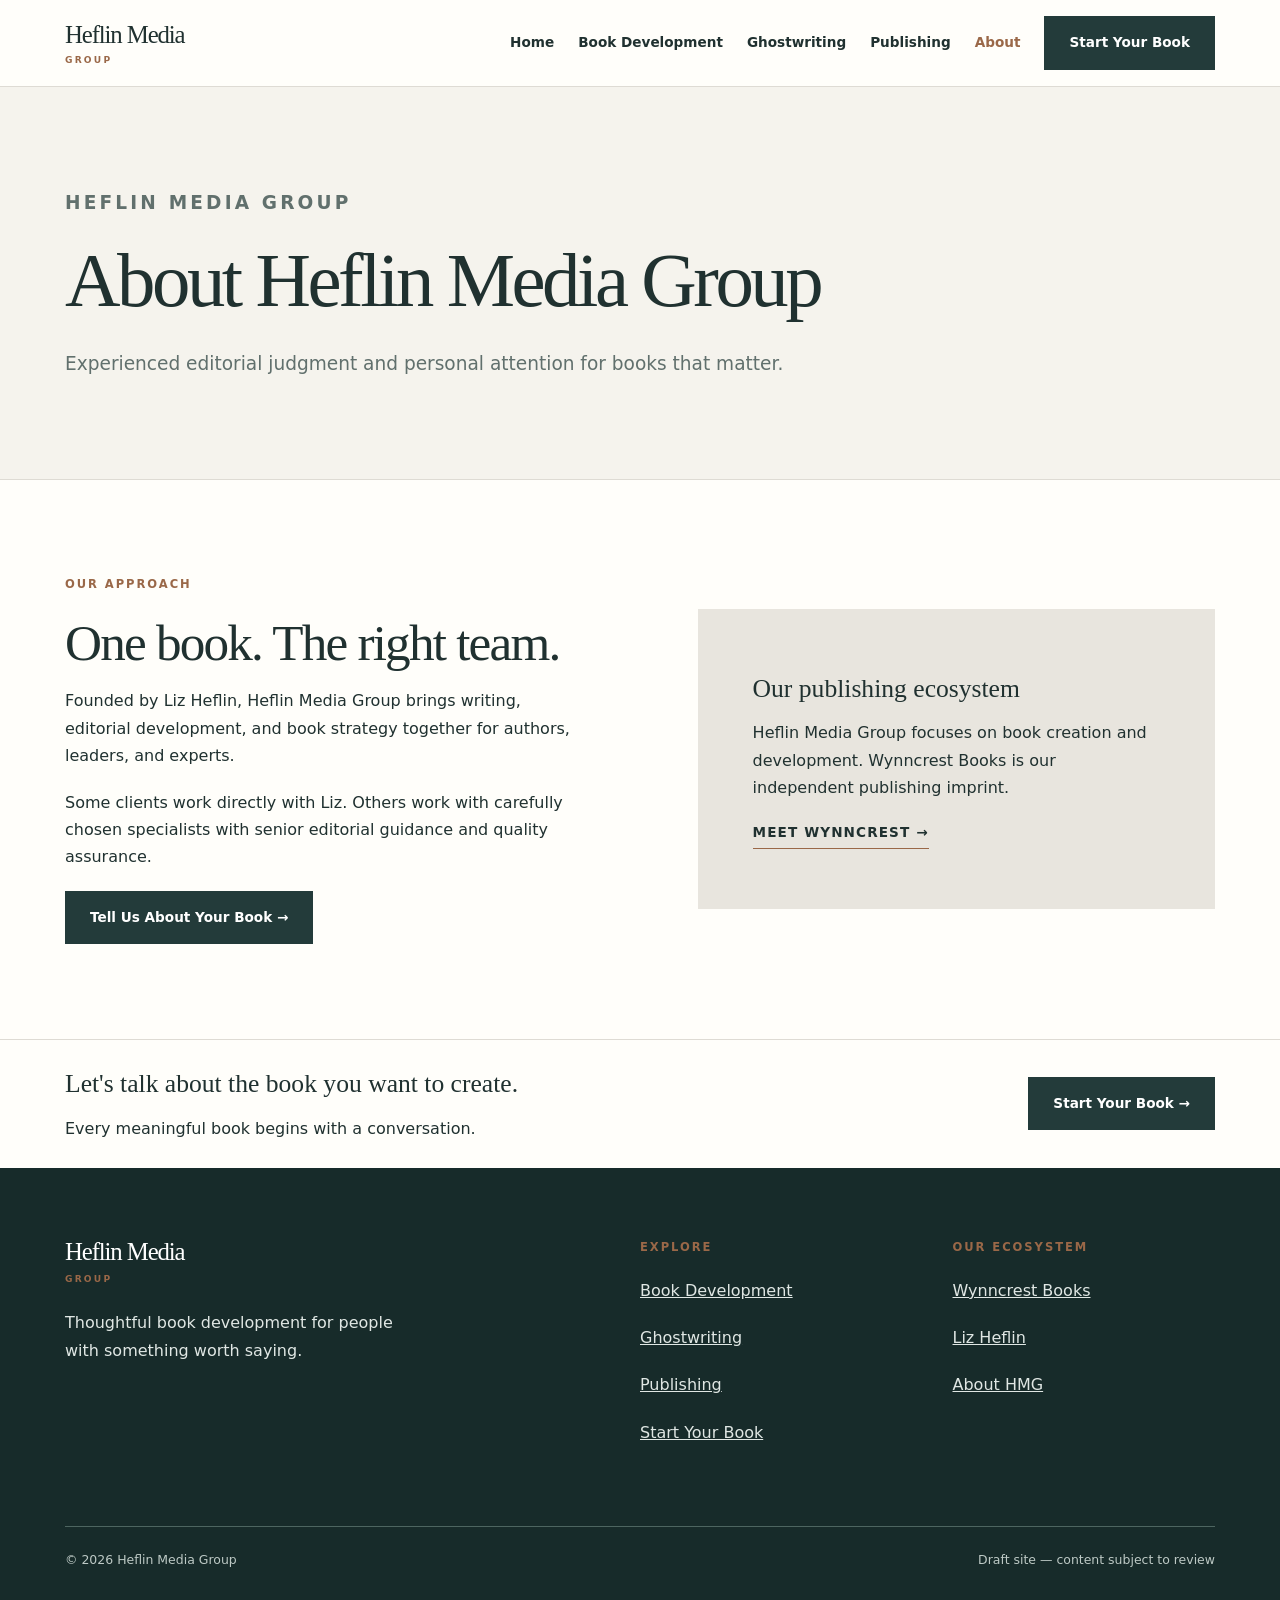
==== about.html @ 767b5ca3 "Add Heflin Media starter: about.html" ====
<!doctype html><html lang="en"><head><meta charset="utf-8"><meta name="viewport" content="width=device-width,initial-scale=1"><meta name="theme-color" content="#233b3a"><meta name="description" content="Premium book strategy, ghostwriting, and manuscript development for leaders and authors."><title>Heflin Media Group</title><link rel="stylesheet" href="assets/css/style.css"><script src="assets/js/site.js" defer></script></head><body data-page="about"></body></html>
---- assets/css/style.css ----
:root{--ink:#203130;--deep:#233b3a;--cream:#f5f3ed;--paper:#fffefa;--accent:#9a6848;--muted:#61706d;--line:#dedbd4}*{box-sizing:border-box}html{scroll-behavior:smooth}body{margin:0;background:var(--paper);color:var(--ink);font:16px/1.7 system-ui,-apple-system,Segoe UI,sans-serif}h1,h2,h3,.wordmark{font-family:Georgia,serif;font-weight:400;line-height:1.12}h1{font-size:clamp(3.3rem,6vw,6.5rem);letter-spacing:-.045em;margin:0 0 1.5rem}h2{font-size:clamp(2.2rem,4vw,4rem);letter-spacing:-.035em;margin:.2rem 0 1rem}h3{font-size:1.6rem;margin:.3rem 0 1rem}p{margin:0 0 1.25rem}a{color:inherit}a:hover{color:var(--accent)}.container{width:min(1150px,calc(100% - 48px));margin:auto}.narrow{max-width:800px}.eyebrow{text-transform:uppercase;letter-spacing:.17em;font-size:.72rem;font-weight:700;color:var(--accent);margin-bottom:1.2rem}.site-header{position:sticky;top:0;z-index:20;background:rgba(255,254,250,.97);border-bottom:1px solid var(--line)}.nav{display:flex;align-items:center;justify-content:space-between;gap:2rem;min-height:86px}.wordmark{font-size:1.55rem;text-decoration:none;white-space:nowrap;letter-spacing:-.045em}.wordmark span{display:block;font:600 .57rem/1.1 system-ui;letter-spacing:.24em;text-transform:uppercase;margin-top:6px;color:var(--accent)}.navlinks{display:flex;align-items:center;gap:1.5rem}.navlinks a{font-size:.85rem;text-decoration:none;font-weight:600}.navlinks a[aria-current=page]{color:var(--accent)}.button{display:inline-flex;align-items:center;justify-content:center;padding:14px 24px;background:var(--deep);color:white!important;text-decoration:none;font-weight:650;font-size:.85rem;border:1px solid var(--deep);transition:.2s}.button:hover{background:var(--accent);border-color:var(--accent)}.button.light{background:transparent;color:var(--ink)!important;border-color:#b6b9b3}.button.light:hover{background:var(--cream)}.menu-button{display:none;background:none;border:1px solid var(--line);padding:9px 12px;font:inherit}.hero{background:var(--cream);padding:115px 0;border-bottom:1px solid var(--line)}.hero-grid{display:grid;grid-template-columns:1.45fr .55fr;gap:8vw;align-items:center}.lede{font-size:1.2rem;color:#526260;max-width:680px}.hero-aside{border-left:1px solid #bdc2bb;padding-left:28px;font:italic 1.45rem/1.6 Georgia,serif;color:#516562}.buttonrow{display:flex;gap:12px;flex-wrap:wrap;margin-top:32px}.section{padding:95px 0}.section.alt{background:var(--cream)}.section.dark{background:var(--deep);color:white}.section.dark p{color:#d2ddda}.intro{max-width:745px;margin-bottom:48px}.intro p,.card p,.pagehero p{color:var(--muted)}.cards{display:grid;grid-template-columns:repeat(3,minmax(0,1fr));gap:20px}.card{border:1px solid var(--line);padding:34px;background:var(--paper);display:flex;flex-direction:column;min-height:290px}.card .index{font:600 .75rem system-ui;letter-spacing:.13em;color:var(--accent);margin-bottom:38px}.card p{flex:1}.textlink{font-size:.85rem;text-transform:uppercase;letter-spacing:.08em;font-weight:700;text-decoration:none;border-bottom:1px solid var(--accent);width:max-content;padding-bottom:4px}.split{display:grid;grid-template-columns:1fr 1fr;gap:9vw;align-items:center}.feature-panel{background:#e8e5de;padding:55px;min-height:300px;display:flex;flex-direction:column;justify-content:center}.feature-panel blockquote{font:italic 2rem/1.4 Georgia,serif;margin:0}.feature-panel small{display:block;margin-top:30px;letter-spacing:.08em;text-transform:uppercase}.footer{background:#172b2a;color:#e0e7e4;padding:70px 0 30px}.footer-grid{display:grid;grid-template-columns:2fr 1fr 1fr;gap:50px}.footer a{color:#e0e7e4}.footer .wordmark{color:white}.footer-bottom{border-top:1px solid #4d6560;margin-top:60px;padding-top:22px;display:flex;justify-content:space-between;color:#bdc9c5;font-size:.78rem}.pagehero{background:var(--cream);padding:100px 0 80px;border-bottom:1px solid var(--line)}.pagehero p{max-width:770px;font-size:1.16rem}.bullets{padding-left:1.1rem}.bullets li{padding:.3rem 0}.strip{border-top:1px solid var(--line);padding:26px 0}.strip .container{display:flex;align-items:center;justify-content:space-between;gap:20px}.fine{font-size:.85rem;color:var(--muted)}.form-grid{display:grid;grid-template-columns:1fr 1fr;gap:18px}.field{display:flex;flex-direction:column;gap:7px;font-weight:600;font-size:.85rem}.field.full{grid-column:1/-1}input,select,textarea{font:inherit;padding:13px;border:1px solid #b8c0bc;background:white;border-radius:0;width:100%}textarea{min-height:150px}.form-note{padding:25px;border-left:3px solid var(--accent);background:var(--cream)}@media(max-width:900px){.cards,.hero-grid,.split,.footer-grid{grid-template-columns:1fr}.hero-grid,.split,.footer-grid{gap:36px}.navlinks{position:absolute;display:none;flex-direction:column;align-items:stretch;top:85px;left:0;right:0;padding:25px 24px;background:var(--paper);border-bottom:1px solid var(--line)}.navlinks.is-open{display:flex}.menu-button{display:block}.hero{padding:85px 0}.section{padding:70px 0}}@media(max-width:560px){.container{width:calc(100% - 32px)}.nav{min-height:74px}.navlinks{top:73px}.wordmark{font-size:1.28rem}.pagehero{padding:65px 0}.form-grid{grid-template-columns:1fr}.footer-bottom,.strip .container{align-items:flex-start;flex-direction:column}.feature-panel{padding:30px;min-height:250px}}
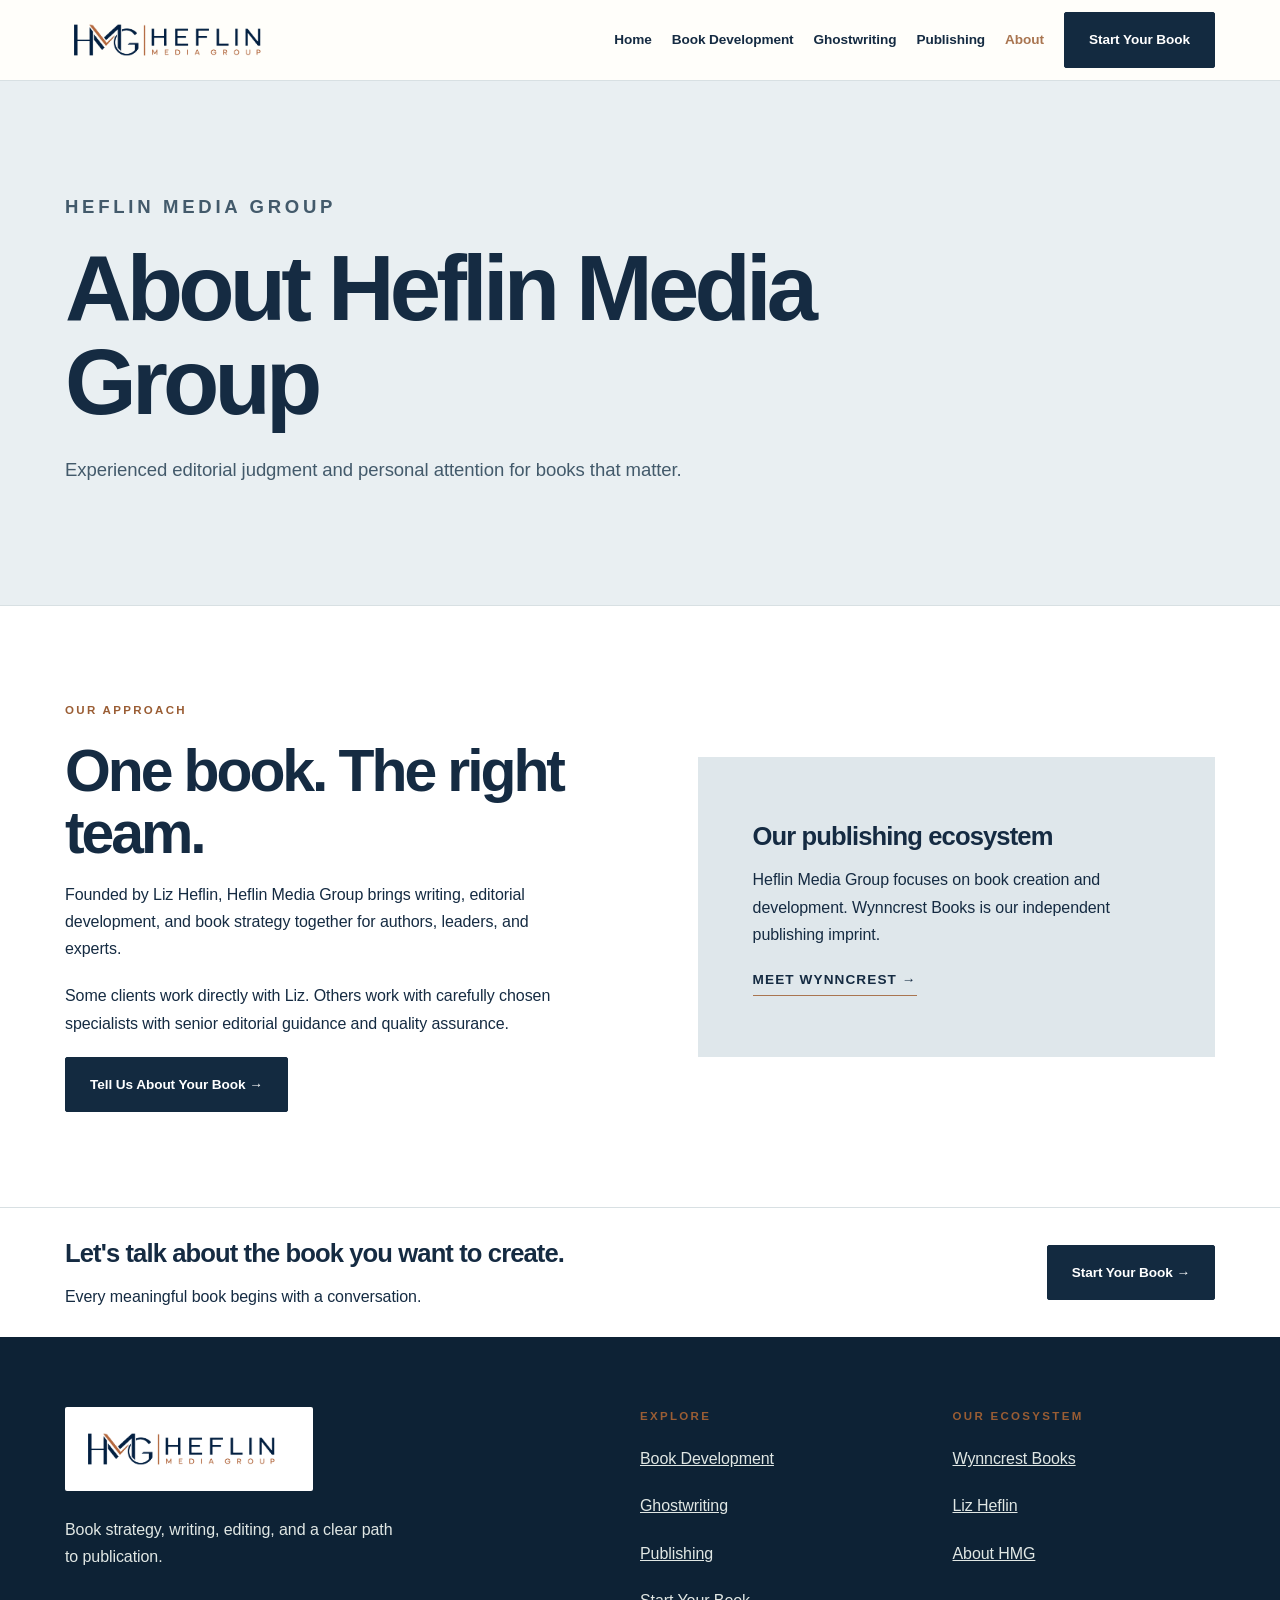
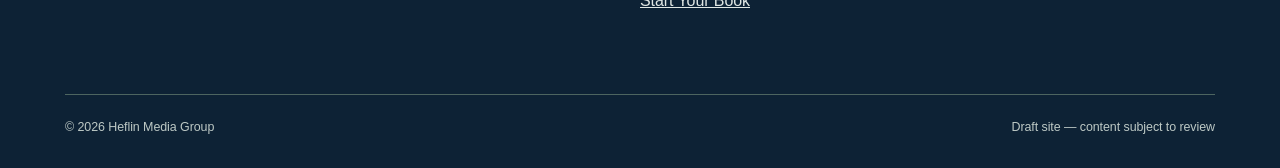
==== commit d674abd6: "Add crawlable HTML, page SEO metadata and organization schema" ====
--- a/about.html
+++ b/about.html
@@ -1 +1 @@
-<!doctype html><html lang="en"><head><meta charset="utf-8"><meta name="viewport" content="width=device-width,initial-scale=1"><meta name="theme-color" content="#233b3a"><meta name="description" content="Premium book strategy, ghostwriting, and manuscript development for leaders and authors."><title>Heflin Media Group</title><link rel="stylesheet" href="assets/css/style.css"><script src="assets/js/site.js" defer></script></head><body data-page="about"></body></html>+<!doctype html><html lang="en"><head><meta charset="utf-8"><meta name="viewport" content="width=device-width,initial-scale=1"><meta name="theme-color" content="#132a40"><meta name="robots" content="noindex,nofollow"><title>About Heflin Media Group & Liz Heflin</title><meta name="description" content="Meet Heflin Media Group, founded by Liz Heflin, and learn how its writers and editors support authors from strategy through manuscript completion."><link rel="canonical" href="https://heflinmedia.com/about.html"><meta property="og:type" content="website"><meta property="og:site_name" content="Heflin Media Group"><meta property="og:title" content="About Heflin Media Group & Liz Heflin"><meta property="og:description" content="Meet Heflin Media Group, founded by Liz Heflin, and learn how its writers and editors support authors from strategy through manuscript completion."><meta property="og:url" content="https://heflinmedia.com/about.html"><meta property="og:image" content="https://heflinmedia.com/images/hmg_logo.png"><meta name="twitter:card" content="summary"><script type="application/ld+json">{"@context":"https://schema.org","@graph":[{"@type":"Organization","@id":"https://heflinmedia.com/#organization","name":"Heflin Media Group","url":"https://heflinmedia.com/","logo":"https://heflinmedia.com/images/hmg_logo.png","founder":{"@type":"Person","name":"Liz Heflin"},"subOrganization":{"@type":"Organization","name":"Wynncrest Books","url":"https://wynncrestbooks.com/"}},{"@type":"WebPage","@id":"https://heflinmedia.com/about.html#webpage","url":"https://heflinmedia.com/about.html","name":"About Heflin Media Group & Liz Heflin","description":"Meet Heflin Media Group, founded by Liz Heflin, and learn how its writers and editors support authors from strategy through manuscript completion.","about":{"@id":"https://heflinmedia.com/#organization"},"isPartOf":{"@type":"WebSite","@id":"https://heflinmedia.com/#website","url":"https://heflinmedia.com/","name":"Heflin Media Group"}}]}</script><link rel="stylesheet" href="assets/css/style.css"><script src="assets/js/site.js" defer></script></head><body data-page="about"><header class="site-header"><div class="container nav"><a class="brand-logo" href="index.html" aria-label="Heflin Media Group home"><img src="images/hmg_logo.png" alt="Heflin Media Group" width="240" height="80"></a><nav class="navlinks" aria-label="Main navigation"><a href="index.html">Home</a><a href="book-development.html">Book Development</a><a href="ghostwriting.html">Ghostwriting</a><a href="publishing.html">Publishing</a><a href="about.html">About</a><a href="contact.html">Start Your Book</a></nav></div></header><main><section class="pagehero"><div class="container"><p class="eyebrow">Heflin Media Group</p><h1>About Heflin Media Group</h1><p>Experienced editorial judgment and personal attention for books that matter.</p></div></section><section class="section"><div class="container split"><div><p class="eyebrow">Our approach</p><h2>One book. The right team.</h2><p>Founded by Liz Heflin, Heflin Media Group brings writing, editorial development, and book strategy together for authors, leaders, and experts.</p><p>Some clients work directly with Liz. Others work with carefully chosen specialists with senior editorial guidance and quality assurance.</p><a class="button" href="contact.html">Tell Us About Your Book →</a></div><div class="feature-panel"><h3>Our publishing ecosystem</h3><p>Heflin Media Group focuses on book creation and development. Wynncrest Books is our independent publishing imprint.</p><a class="textlink" href="https://www.wynncrestbooks.com/">Meet Wynncrest →</a></div></div></section><section class="strip"><div class="container"><h3>Let's talk about the book you want to create.</h3><a href="contact.html" class="button">Start Your Book →</a></div></section></main><footer class="footer"><div class="container"><p>Heflin Media Group · Book strategy, writing, editing, and a clear path to publication.</p><p><a href="https://wynncrestbooks.com/">Wynncrest Books</a> · <a href="contact.html">Contact</a></p></div></footer></body></html>
--- a/assets/css/style.css
+++ b/assets/css/style.css
@@ -1 +1,46 @@
-:root{--ink:#203130;--deep:#233b3a;--cream:#f5f3ed;--paper:#fffefa;--accent:#9a6848;--muted:#61706d;--line:#dedbd4}*{box-sizing:border-box}html{scroll-behavior:smooth}body{margin:0;background:var(--paper);color:var(--ink);font:16px/1.7 system-ui,-apple-system,Segoe UI,sans-serif}h1,h2,h3,.wordmark{font-family:Georgia,serif;font-weight:400;line-height:1.12}h1{font-size:clamp(3.3rem,6vw,6.5rem);letter-spacing:-.045em;margin:0 0 1.5rem}h2{font-size:clamp(2.2rem,4vw,4rem);letter-spacing:-.035em;margin:.2rem 0 1rem}h3{font-size:1.6rem;margin:.3rem 0 1rem}p{margin:0 0 1.25rem}a{color:inherit}a:hover{color:var(--accent)}.container{width:min(1150px,calc(100% - 48px));margin:auto}.narrow{max-width:800px}.eyebrow{text-transform:uppercase;letter-spacing:.17em;font-size:.72rem;font-weight:700;color:var(--accent);margin-bottom:1.2rem}.site-header{position:sticky;top:0;z-index:20;background:rgba(255,254,250,.97);border-bottom:1px solid var(--line)}.nav{display:flex;align-items:center;justify-content:space-between;gap:2rem;min-height:86px}.wordmark{font-size:1.55rem;text-decoration:none;white-space:nowrap;letter-spacing:-.045em}.wordmark span{display:block;font:600 .57rem/1.1 system-ui;letter-spacing:.24em;text-transform:uppercase;margin-top:6px;color:var(--accent)}.navlinks{display:flex;align-items:center;gap:1.5rem}.navlinks a{font-size:.85rem;text-decoration:none;font-weight:600}.navlinks a[aria-current=page]{color:var(--accent)}.button{display:inline-flex;align-items:center;justify-content:center;padding:14px 24px;background:var(--deep);color:white!important;text-decoration:none;font-weight:650;font-size:.85rem;border:1px solid var(--deep);transition:.2s}.button:hover{background:var(--accent);border-color:var(--accent)}.button.light{background:transparent;color:var(--ink)!important;border-color:#b6b9b3}.button.light:hover{background:var(--cream)}.menu-button{display:none;background:none;border:1px solid var(--line);padding:9px 12px;font:inherit}.hero{background:var(--cream);padding:115px 0;border-bottom:1px solid var(--line)}.hero-grid{display:grid;grid-template-columns:1.45fr .55fr;gap:8vw;align-items:center}.lede{font-size:1.2rem;color:#526260;max-width:680px}.hero-aside{border-left:1px solid #bdc2bb;padding-left:28px;font:italic 1.45rem/1.6 Georgia,serif;color:#516562}.buttonrow{display:flex;gap:12px;flex-wrap:wrap;margin-top:32px}.section{padding:95px 0}.section.alt{background:var(--cream)}.section.dark{background:var(--deep);color:white}.section.dark p{color:#d2ddda}.intro{max-width:745px;margin-bottom:48px}.intro p,.card p,.pagehero p{color:var(--muted)}.cards{display:grid;grid-template-columns:repeat(3,minmax(0,1fr));gap:20px}.card{border:1px solid var(--line);padding:34px;background:var(--paper);display:flex;flex-direction:column;min-height:290px}.card .index{font:600 .75rem system-ui;letter-spacing:.13em;color:var(--accent);margin-bottom:38px}.card p{flex:1}.textlink{font-size:.85rem;text-transform:uppercase;letter-spacing:.08em;font-weight:700;text-decoration:none;border-bottom:1px solid var(--accent);width:max-content;padding-bottom:4px}.split{display:grid;grid-template-columns:1fr 1fr;gap:9vw;align-items:center}.feature-panel{background:#e8e5de;padding:55px;min-height:300px;display:flex;flex-direction:column;justify-content:center}.feature-panel blockquote{font:italic 2rem/1.4 Georgia,serif;margin:0}.feature-panel small{display:block;margin-top:30px;letter-spacing:.08em;text-transform:uppercase}.footer{background:#172b2a;color:#e0e7e4;padding:70px 0 30px}.footer-grid{display:grid;grid-template-columns:2fr 1fr 1fr;gap:50px}.footer a{color:#e0e7e4}.footer .wordmark{color:white}.footer-bottom{border-top:1px solid #4d6560;margin-top:60px;padding-top:22px;display:flex;justify-content:space-between;color:#bdc9c5;font-size:.78rem}.pagehero{background:var(--cream);padding:100px 0 80px;border-bottom:1px solid var(--line)}.pagehero p{max-width:770px;font-size:1.16rem}.bullets{padding-left:1.1rem}.bullets li{padding:.3rem 0}.strip{border-top:1px solid var(--line);padding:26px 0}.strip .container{display:flex;align-items:center;justify-content:space-between;gap:20px}.fine{font-size:.85rem;color:var(--muted)}.form-grid{display:grid;grid-template-columns:1fr 1fr;gap:18px}.field{display:flex;flex-direction:column;gap:7px;font-weight:600;font-size:.85rem}.field.full{grid-column:1/-1}input,select,textarea{font:inherit;padding:13px;border:1px solid #b8c0bc;background:white;border-radius:0;width:100%}textarea{min-height:150px}.form-note{padding:25px;border-left:3px solid var(--accent);background:var(--cream)}@media(max-width:900px){.cards,.hero-grid,.split,.footer-grid{grid-template-columns:1fr}.hero-grid,.split,.footer-grid{gap:36px}.navlinks{position:absolute;display:none;flex-direction:column;align-items:stretch;top:85px;left:0;right:0;padding:25px 24px;background:var(--paper);border-bottom:1px solid var(--line)}.navlinks.is-open{display:flex}.menu-button{display:block}.hero{padding:85px 0}.section{padding:70px 0}}@media(max-width:560px){.container{width:calc(100% - 32px)}.nav{min-height:74px}.navlinks{top:73px}.wordmark{font-size:1.28rem}.pagehero{padding:65px 0}.form-grid{grid-template-columns:1fr}.footer-bottom,.strip .container{align-items:flex-start;flex-direction:column}.feature-panel{padding:30px;min-height:250px}}+:root{--ink:#203130;--deep:#233b3a;--cream:#f5f3ed;--paper:#fffefa;--accent:#9a6848;--muted:#61706d;--line:#dedbd4}*{box-sizing:border-box}html{scroll-behavior:smooth}body{margin:0;background:var(--paper);color:var(--ink);font:16px/1.7 system-ui,-apple-system,Segoe UI,sans-serif}h1,h2,h3,.wordmark{font-family:Georgia,serif;font-weight:400;line-height:1.12}h1{font-size:clamp(3.3rem,6vw,6.5rem);letter-spacing:-.045em;margin:0 0 1.5rem}h2{font-size:clamp(2.2rem,4vw,4rem);letter-spacing:-.035em;margin:.2rem 0 1rem}h3{font-size:1.6rem;margin:.3rem 0 1rem}p{margin:0 0 1.25rem}a{color:inherit}a:hover{color:var(--accent)}.container{width:min(1150px,calc(100% - 48px));margin:auto}.narrow{max-width:800px}.eyebrow{text-transform:uppercase;letter-spacing:.17em;font-size:.72rem;font-weight:700;color:var(--accent);margin-bottom:1.2rem}.site-header{position:sticky;top:0;z-index:20;background:rgba(255,254,250,.97);border-bottom:1px solid var(--line)}.nav{display:flex;align-items:center;justify-content:space-between;gap:2rem;min-height:86px}.wordmark{font-size:1.55rem;text-decoration:none;white-space:nowrap;letter-spacing:-.045em}.wordmark span{display:block;font:600 .57rem/1.1 system-ui;letter-spacing:.24em;text-transform:uppercase;margin-top:6px;color:var(--accent)}.navlinks{display:flex;align-items:center;gap:1.5rem}.navlinks a{font-size:.85rem;text-decoration:none;font-weight:600}.navlinks a[aria-current=page]{color:var(--accent)}.button{display:inline-flex;align-items:center;justify-content:center;padding:14px 24px;background:var(--deep);color:white!important;text-decoration:none;font-weight:650;font-size:.85rem;border:1px solid var(--deep);transition:.2s}.button:hover{background:var(--accent);border-color:var(--accent)}.button.light{background:transparent;color:var(--ink)!important;border-color:#b6b9b3}.button.light:hover{background:var(--cream)}.menu-button{display:none;background:none;border:1px solid var(--line);padding:9px 12px;font:inherit}.hero{background:var(--cream);padding:115px 0;border-bottom:1px solid var(--line)}.hero-grid{display:grid;grid-template-columns:1.45fr .55fr;gap:8vw;align-items:center}.lede{font-size:1.2rem;color:#526260;max-width:680px}.hero-aside{border-left:1px solid #bdc2bb;padding-left:28px;font:italic 1.45rem/1.6 Georgia,serif;color:#516562}.buttonrow{display:flex;gap:12px;flex-wrap:wrap;margin-top:32px}.section{padding:95px 0}.section.alt{background:var(--cream)}.section.dark{background:var(--deep);color:white}.section.dark p{color:#d2ddda}.intro{max-width:745px;margin-bottom:48px}.intro p,.card p,.pagehero p{color:var(--muted)}.cards{display:grid;grid-template-columns:repeat(3,minmax(0,1fr));gap:20px}.card{border:1px solid var(--line);padding:34px;background:var(--paper);display:flex;flex-direction:column;min-height:290px}.card .index{font:600 .75rem system-ui;letter-spacing:.13em;color:var(--accent);margin-bottom:38px}.card p{flex:1}.textlink{font-size:.85rem;text-transform:uppercase;letter-spacing:.08em;font-weight:700;text-decoration:none;border-bottom:1px solid var(--accent);width:max-content;padding-bottom:4px}.split{display:grid;grid-template-columns:1fr 1fr;gap:9vw;align-items:center}.feature-panel{background:#e8e5de;padding:55px;min-height:300px;display:flex;flex-direction:column;justify-content:center}.feature-panel blockquote{font:italic 2rem/1.4 Georgia,serif;margin:0}.feature-panel small{display:block;margin-top:30px;letter-spacing:.08em;text-transform:uppercase}.footer{background:#172b2a;color:#e0e7e4;padding:70px 0 30px}.footer-grid{display:grid;grid-template-columns:2fr 1fr 1fr;gap:50px}.footer a{color:#e0e7e4}.footer .wordmark{color:white}.footer-bottom{border-top:1px solid #4d6560;margin-top:60px;padding-top:22px;display:flex;justify-content:space-between;color:#bdc9c5;font-size:.78rem}.pagehero{background:var(--cream);padding:100px 0 80px;border-bottom:1px solid var(--line)}.pagehero p{max-width:770px;font-size:1.16rem}.bullets{padding-left:1.1rem}.bullets li{padding:.3rem 0}.strip{border-top:1px solid var(--line);padding:26px 0}.strip .container{display:flex;align-items:center;justify-content:space-between;gap:20px}.fine{font-size:.85rem;color:var(--muted)}.form-grid{display:grid;grid-template-columns:1fr 1fr;gap:18px}.field{display:flex;flex-direction:column;gap:7px;font-weight:600;font-size:.85rem}.field.full{grid-column:1/-1}input,select,textarea{font:inherit;padding:13px;border:1px solid #b8c0bc;background:white;border-radius:0;width:100%}textarea{min-height:150px}.form-note{padding:25px;border-left:3px solid var(--accent);background:var(--cream)}@media(max-width:900px){.cards,.hero-grid,.split,.footer-grid{grid-template-columns:1fr}.hero-grid,.split,.footer-grid{gap:36px}.navlinks{position:absolute;display:none;flex-direction:column;align-items:stretch;top:85px;left:0;right:0;padding:25px 24px;background:var(--paper);border-bottom:1px solid var(--line)}.navlinks.is-open{display:flex}.menu-button{display:block}.hero{padding:85px 0}.section{padding:70px 0}}@media(max-width:560px){.container{width:calc(100% - 32px)}.nav{min-height:74px}.navlinks{top:73px}.wordmark{font-size:1.28rem}.pagehero{padding:65px 0}.form-grid{grid-template-columns:1fr}.footer-bottom,.strip .container{align-items:flex-start;flex-direction:column}.feature-panel{padding:30px;min-height:250px}}
+/* Agency identity v2: HMG is intentionally distinct from the Wynncrest imprint. */
+:root{--ink:#152b42;--deep:#132a40;--cream:#f0f3f4;--paper:#fff;--accent:#a97550;--muted:#576773;--line:#d8e0e3}
+body{font-family:Arial,Helvetica,sans-serif;letter-spacing:-.005em}
+h1,h2,h3,.wordmark{font-family:Arial,Helvetica,sans-serif;font-weight:600;letter-spacing:-.052em}
+h1{font-size:clamp(3.6rem,7.2vw,7.2rem);line-height:1.02;max-width:860px}
+h2{font-size:clamp(2.3rem,4.6vw,4.7rem);line-height:1.06}
+h3{letter-spacing:-.035em}
+.wordmark{font-size:1.42rem;font-weight:850;letter-spacing:-.07em}
+.wordmark span{font-family:Arial,Helvetica,sans-serif;font-size:.59rem;letter-spacing:.20em}
+.eyebrow{color:#9a5d34;letter-spacing:.2em}
+.nav{min-height:80px}.navlinks{gap:1.25rem}.navlinks a{font-weight:650}
+.button{font-weight:700;background:var(--deep);border-radius:2px;padding:15px 24px}.button:hover{background:#31536e;border-color:#31536e}
+.agency-hero{background:#e9eff2;position:relative;overflow:hidden;padding:135px 0}
+.agency-hero:before{content:"";position:absolute;width:47vw;height:47vw;border:1px solid rgba(20,43,66,.10);border-radius:50%;right:-15vw;top:-13vw}
+.agency-hero:after{content:"";position:absolute;width:35vw;height:35vw;border:1px solid rgba(20,43,66,.14);border-radius:50%;right:-8vw;top:-8vw}
+.agency-hero .container{position:relative;z-index:1}
+.hero-grid{grid-template-columns:minmax(0,1.65fr) minmax(235px,.55fr);gap:6vw}
+.hero-aside{border:0;background:var(--deep);color:white;min-height:400px;padding:35px;display:flex;flex-direction:column;align-items:flex-start;justify-content:center;gap:9px;box-shadow:20px 20px 0 #bccbd3;font-family:Arial,Helvetica,sans-serif;font-style:normal}
+.diagram-label{font:700 .68rem Arial,sans-serif;letter-spacing:.18em;color:#b4cbd6;margin-bottom:25px}
+.hero-aside .journey-line{font-size:clamp(1.25rem,2vw,2rem);font-weight:750;letter-spacing:-.04em}
+.hero-aside .last{color:#e4bb8f}
+.hero-aside em{font-style:normal;font-size:1.25rem;color:#8aa7b6}
+.lede{color:#435a6b;font-size:1.16rem;line-height:1.8;max-width:700px}
+.card{border-color:#dbe3e8;box-shadow:0 6px 18px rgba(19,42,64,.03);min-height:310px}
+.card .index{color:#a06c48}
+.services-section .cards .card:hover{border-color:#9fb1bc;transform:translateY(-3px);transition:.2s}
+.feature-panel{background:#dfe7eb}.feature-panel blockquote{font:600 1.9rem/1.45 Arial,sans-serif;letter-spacing:-.045em}
+.section.dark{background:#142d43}.publishing-bridge .feature-panel{background:#fff;color:#183246!important;min-height:330px}
+.publishing-bridge .feature-panel p{color:#576773}
+.publishing-bridge .feature-panel h2{font-family:Georgia,serif;font-weight:400;letter-spacing:-.05em}
+.publishing-bridge .feature-panel .textlink{color:#173047}
+.button-inverse{background:#fff!important;color:#173047!important;border-color:#fff!important}
+.pagehero{background:#e9eff2;padding:110px 0 100px}
+.pagehero h1{max-width:850px}.pagehero p{color:#435a6b}
+.footer{background:#0d2235}
+@media(max-width:900px){.agency-hero{padding:85px 0}.hero-grid{grid-template-columns:1fr}.hero-aside{min-height:240px;max-width:480px;box-shadow:12px 12px 0 #bccbd3}.navlinks{background:white}}
+@media(max-width:560px){h1{font-size:clamp(3.05rem,12vw,4.5rem)}.agency-hero{padding:75px 0}.hero-aside{padding:27px}.hero-aside .diagram-label{margin-bottom:10px}.nav{min-height:74px}}
+
+/* HMG brand asset in the global navigation and footer */
+.brand-logo{display:inline-flex;align-items:center;justify-content:flex-start;flex:none;text-decoration:none;line-height:0}
+.brand-logo img{display:block;width:230px;height:auto;max-height:68px;object-fit:contain;object-position:left center}
+.brand-logo-footer{background:#fff;padding:8px 14px;width:max-content;max-width:100%;border-radius:2px}
+.brand-logo-footer img{width:220px;max-width:100%}
+@media(max-width:1020px){.brand-logo img{width:195px;max-height:62px}.navlinks{gap:.85rem}.navlinks a{font-size:.8rem}}
+@media(max-width:560px){.brand-logo img{width:173px;max-height:58px}.brand-logo-footer img{width:200px}}
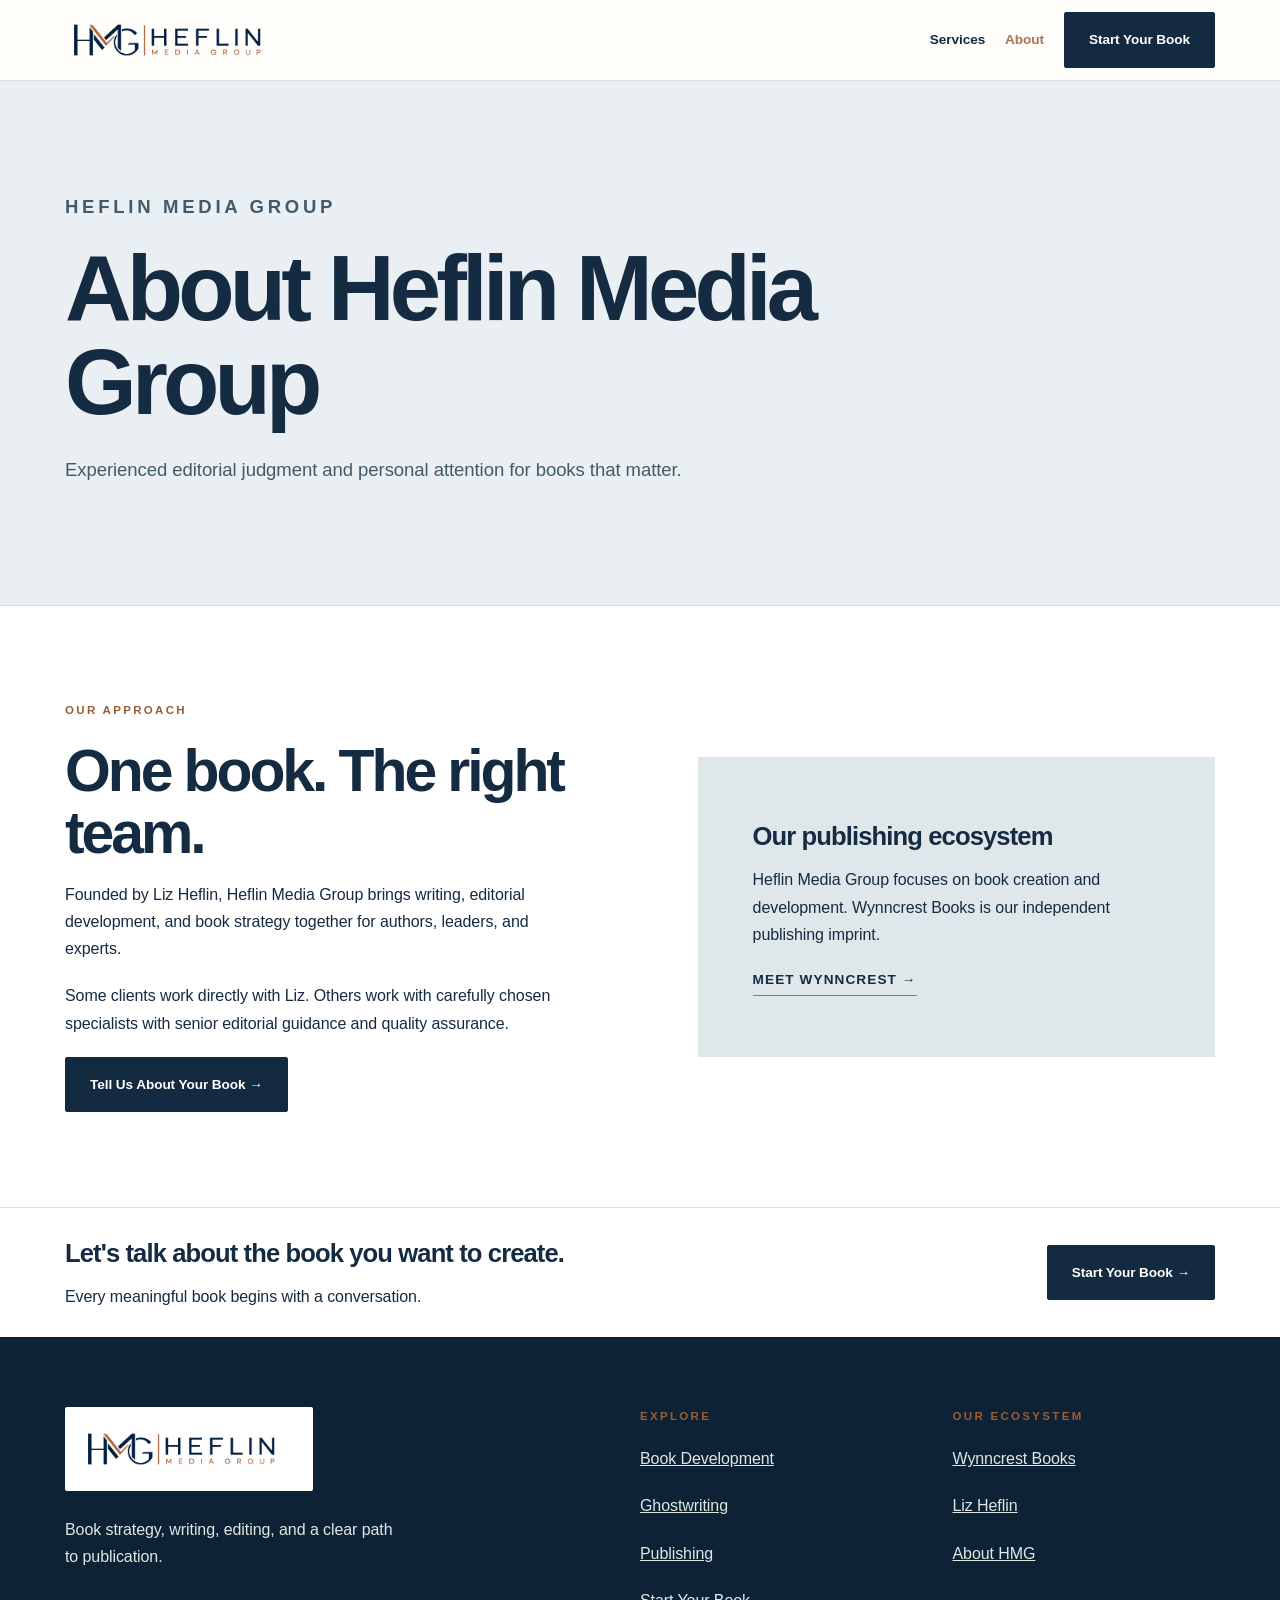
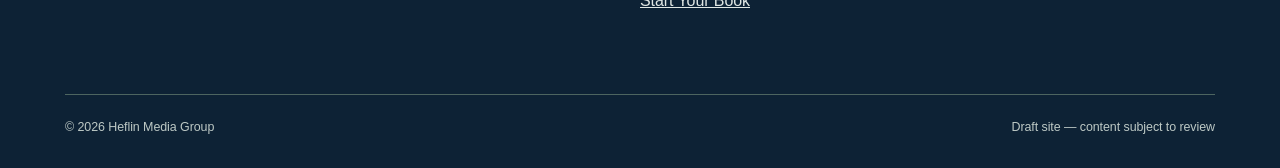
==== commit 0e345708: "Enable search indexing for HMG production launch" ====
--- a/about.html
+++ b/about.html
@@ -1 +1 @@
-<!doctype html><html lang="en"><head><meta charset="utf-8"><meta name="viewport" content="width=device-width,initial-scale=1"><meta name="theme-color" content="#132a40"><meta name="robots" content="noindex,nofollow"><title>About Heflin Media Group & Liz Heflin</title><meta name="description" content="Meet Heflin Media Group, founded by Liz Heflin, and learn how its writers and editors support authors from strategy through manuscript completion."><link rel="canonical" href="https://heflinmedia.com/about.html"><meta property="og:type" content="website"><meta property="og:site_name" content="Heflin Media Group"><meta property="og:title" content="About Heflin Media Group & Liz Heflin"><meta property="og:description" content="Meet Heflin Media Group, founded by Liz Heflin, and learn how its writers and editors support authors from strategy through manuscript completion."><meta property="og:url" content="https://heflinmedia.com/about.html"><meta property="og:image" content="https://heflinmedia.com/images/hmg_logo.png"><meta name="twitter:card" content="summary"><script type="application/ld+json">{"@context":"https://schema.org","@graph":[{"@type":"Organization","@id":"https://heflinmedia.com/#organization","name":"Heflin Media Group","url":"https://heflinmedia.com/","logo":"https://heflinmedia.com/images/hmg_logo.png","founder":{"@type":"Person","name":"Liz Heflin"},"subOrganization":{"@type":"Organization","name":"Wynncrest Books","url":"https://wynncrestbooks.com/"}},{"@type":"WebPage","@id":"https://heflinmedia.com/about.html#webpage","url":"https://heflinmedia.com/about.html","name":"About Heflin Media Group & Liz Heflin","description":"Meet Heflin Media Group, founded by Liz Heflin, and learn how its writers and editors support authors from strategy through manuscript completion.","about":{"@id":"https://heflinmedia.com/#organization"},"isPartOf":{"@type":"WebSite","@id":"https://heflinmedia.com/#website","url":"https://heflinmedia.com/","name":"Heflin Media Group"}}]}</script><link rel="stylesheet" href="assets/css/style.css"><script src="assets/js/site.js" defer></script></head><body data-page="about"><header class="site-header"><div class="container nav"><a class="brand-logo" href="index.html" aria-label="Heflin Media Group home"><img src="images/hmg_logo.png" alt="Heflin Media Group" width="240" height="80"></a><nav class="navlinks" aria-label="Main navigation"><a href="index.html">Home</a><a href="book-development.html">Book Development</a><a href="ghostwriting.html">Ghostwriting</a><a href="publishing.html">Publishing</a><a href="about.html">About</a><a href="contact.html">Start Your Book</a></nav></div></header><main><section class="pagehero"><div class="container"><p class="eyebrow">Heflin Media Group</p><h1>About Heflin Media Group</h1><p>Experienced editorial judgment and personal attention for books that matter.</p></div></section><section class="section"><div class="container split"><div><p class="eyebrow">Our approach</p><h2>One book. The right team.</h2><p>Founded by Liz Heflin, Heflin Media Group brings writing, editorial development, and book strategy together for authors, leaders, and experts.</p><p>Some clients work directly with Liz. Others work with carefully chosen specialists with senior editorial guidance and quality assurance.</p><a class="button" href="contact.html">Tell Us About Your Book →</a></div><div class="feature-panel"><h3>Our publishing ecosystem</h3><p>Heflin Media Group focuses on book creation and development. Wynncrest Books is our independent publishing imprint.</p><a class="textlink" href="https://www.wynncrestbooks.com/">Meet Wynncrest →</a></div></div></section><section class="strip"><div class="container"><h3>Let's talk about the book you want to create.</h3><a href="contact.html" class="button">Start Your Book →</a></div></section></main><footer class="footer"><div class="container"><p>Heflin Media Group · Book strategy, writing, editing, and a clear path to publication.</p><p><a href="https://wynncrestbooks.com/">Wynncrest Books</a> · <a href="contact.html">Contact</a></p></div></footer></body></html>+<!doctype html><html lang="en"><head><meta charset="utf-8"><meta name="viewport" content="width=device-width,initial-scale=1"><meta name="theme-color" content="#132a40"><meta name="robots" content="index,follow,max-image-preview:large"><title>About Heflin Media Group & Liz Heflin</title><meta name="description" content="Meet Heflin Media Group, founded by Liz Heflin, and learn how its writers and editors support authors from strategy through manuscript completion."><link rel="canonical" href="https://heflinmedia.com/about.html"><meta property="og:type" content="website"><meta property="og:site_name" content="Heflin Media Group"><meta property="og:title" content="About Heflin Media Group & Liz Heflin"><meta property="og:description" content="Meet Heflin Media Group, founded by Liz Heflin, and learn how its writers and editors support authors from strategy through manuscript completion."><meta property="og:url" content="https://heflinmedia.com/about.html"><meta property="og:image" content="https://heflinmedia.com/images/hmg_logo.png"><meta name="twitter:card" content="summary"><script type="application/ld+json">{"@context":"https://schema.org","@graph":[{"@type":"Organization","@id":"https://heflinmedia.com/#organization","name":"Heflin Media Group","url":"https://heflinmedia.com/","logo":"https://heflinmedia.com/images/hmg_logo.png","founder":{"@type":"Person","name":"Liz Heflin"},"subOrganization":{"@type":"Organization","name":"Wynncrest Books","url":"https://wynncrestbooks.com/"}},{"@type":"WebPage","@id":"https://heflinmedia.com/about.html#webpage","url":"https://heflinmedia.com/about.html","name":"About Heflin Media Group & Liz Heflin","description":"Meet Heflin Media Group, founded by Liz Heflin, and learn how its writers and editors support authors from strategy through manuscript completion.","about":{"@id":"https://heflinmedia.com/#organization"},"isPartOf":{"@type":"WebSite","@id":"https://heflinmedia.com/#website","url":"https://heflinmedia.com/","name":"Heflin Media Group"}}]}</script><link rel="stylesheet" href="assets/css/style.css"><script src="assets/js/site.js" defer></script></head><body data-page="about"><header class="site-header"><div class="container nav"><a class="brand-logo" href="index.html" aria-label="Heflin Media Group home"><img src="images/hmg_logo.png" alt="Heflin Media Group" width="240" height="80"></a><nav class="navlinks" aria-label="Main navigation"><a href="index.html">Home</a><a href="book-development.html">Book Development</a><a href="ghostwriting.html">Ghostwriting</a><a href="publishing.html">Publishing</a><a href="about.html">About</a><a href="contact.html">Start Your Book</a></nav></div></header><main><section class="pagehero"><div class="container"><p class="eyebrow">Heflin Media Group</p><h1>About Heflin Media Group</h1><p>Experienced editorial judgment and personal attention for books that matter.</p></div></section><section class="section"><div class="container split"><div><p class="eyebrow">Our approach</p><h2>One book. The right team.</h2><p>Founded by Liz Heflin, Heflin Media Group brings writing, editorial development, and book strategy together for authors, leaders, and experts.</p><p>Some clients work directly with Liz. Others work with carefully chosen specialists with senior editorial guidance and quality assurance.</p><a class="button" href="contact.html">Tell Us About Your Book →</a></div><div class="feature-panel"><h3>Our publishing ecosystem</h3><p>Heflin Media Group focuses on book creation and development. Wynncrest Books is our independent publishing imprint.</p><a class="textlink" href="https://www.wynncrestbooks.com/">Meet Wynncrest →</a></div></div></section><section class="strip"><div class="container"><h3>Let's talk about the book you want to create.</h3><a href="contact.html" class="button">Start Your Book →</a></div></section></main><footer class="footer"><div class="container"><p>Heflin Media Group · Book strategy, writing, editing, and a clear path to publication.</p><p><a href="https://wynncrestbooks.com/">Wynncrest Books</a> · <a href="contact.html">Contact</a></p></div></footer></body></html>
--- a/assets/css/style.css
+++ b/assets/css/style.css
@@ -44,3 +44,15 @@
 .brand-logo-footer img{width:220px;max-width:100%}
 @media(max-width:1020px){.brand-logo img{width:195px;max-height:62px}.navlinks{gap:.85rem}.navlinks a{font-size:.8rem}}
 @media(max-width:560px){.brand-logo img{width:173px;max-height:58px}.brand-logo-footer img{width:200px}}
+
+/* Shared Airtable inquiry form */
+.hmg-inquiry-embed{width:100%;border:1px solid var(--line);background:#fff;min-height:535px;overflow:hidden}
+.hmg-airtable-form{display:block;width:100%;height:560px;border:0;background:transparent}
+@media(max-width:640px){.hmg-airtable-form{height:650px}}
+
+/* Publishing imprint card: high-contrast, readable on navy section */
+.publishing-bridge .wynncrest-panel{background:#f7f5ee!important;color:#173047!important;border:1px solid #e0ddd2}
+.publishing-bridge .wynncrest-panel .eyebrow{color:#82512c!important}
+.publishing-bridge .wynncrest-panel h2{color:#173047!important}
+.publishing-bridge .wynncrest-panel p{color:#394e5a!important}
+.publishing-bridge .wynncrest-panel .textlink{color:#173047!important;border-bottom-color:#a97550!important}
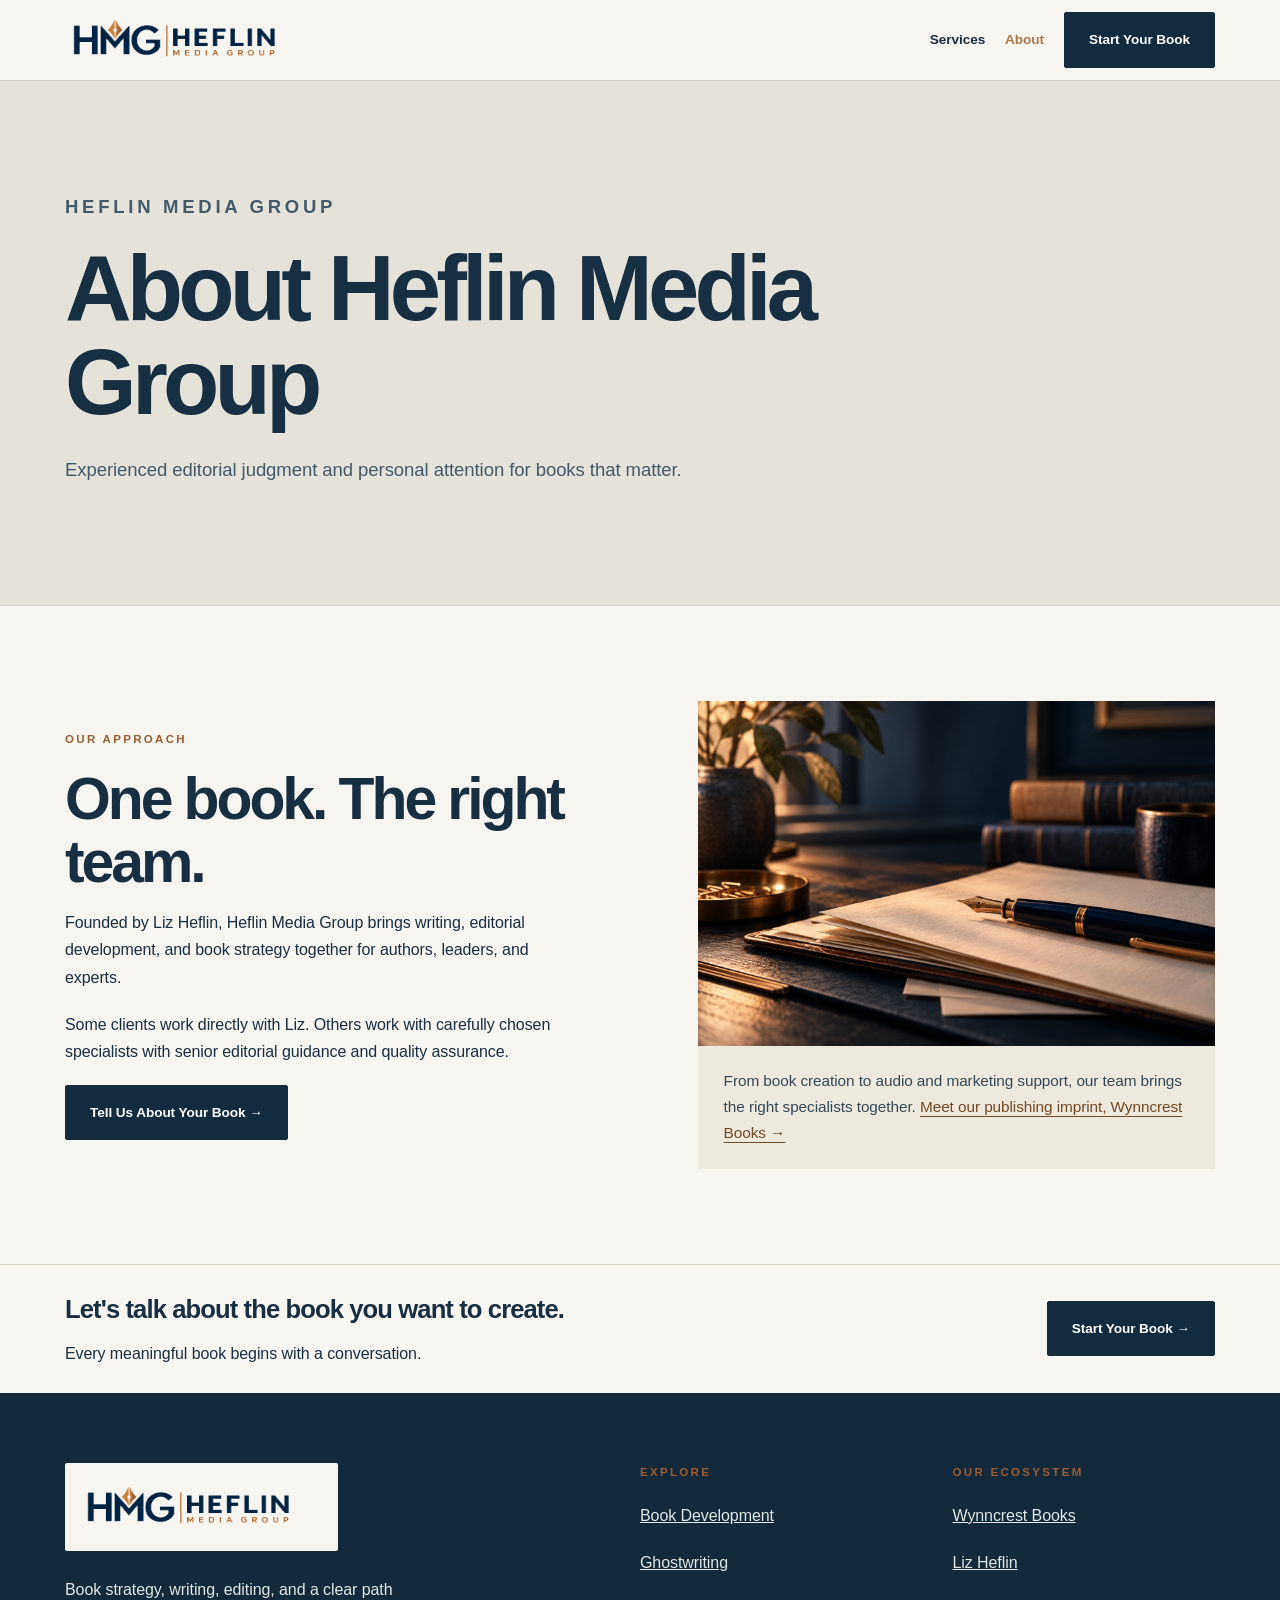
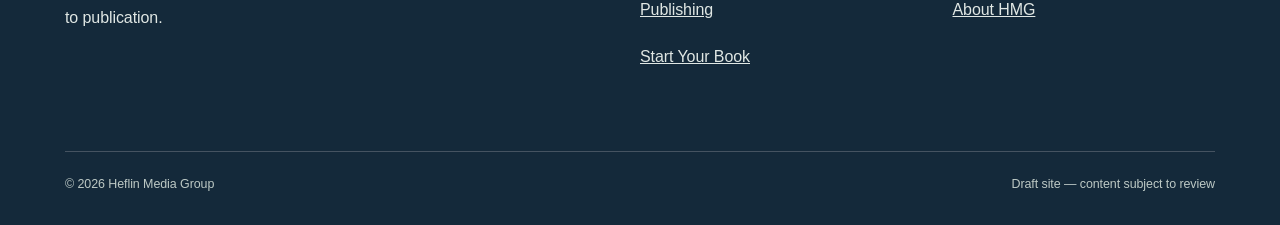
==== commit c497cb1d: "Refresh HMG branding with new logo, favicon and warm editorial images" ====
--- a/about.html
+++ b/about.html
@@ -1 +1 @@
-<!doctype html><html lang="en"><head><meta charset="utf-8"><meta name="viewport" content="width=device-width,initial-scale=1"><meta name="theme-color" content="#132a40"><meta name="robots" content="index,follow,max-image-preview:large"><title>About Heflin Media Group & Liz Heflin</title><meta name="description" content="Meet Heflin Media Group, founded by Liz Heflin, and learn how its writers and editors support authors from strategy through manuscript completion."><link rel="canonical" href="https://heflinmedia.com/about.html"><meta property="og:type" content="website"><meta property="og:site_name" content="Heflin Media Group"><meta property="og:title" content="About Heflin Media Group & Liz Heflin"><meta property="og:description" content="Meet Heflin Media Group, founded by Liz Heflin, and learn how its writers and editors support authors from strategy through manuscript completion."><meta property="og:url" content="https://heflinmedia.com/about.html"><meta property="og:image" content="https://heflinmedia.com/images/hmg_logo.png"><meta name="twitter:card" content="summary"><script type="application/ld+json">{"@context":"https://schema.org","@graph":[{"@type":"Organization","@id":"https://heflinmedia.com/#organization","name":"Heflin Media Group","url":"https://heflinmedia.com/","logo":"https://heflinmedia.com/images/hmg_logo.png","founder":{"@type":"Person","name":"Liz Heflin"},"subOrganization":{"@type":"Organization","name":"Wynncrest Books","url":"https://wynncrestbooks.com/"}},{"@type":"WebPage","@id":"https://heflinmedia.com/about.html#webpage","url":"https://heflinmedia.com/about.html","name":"About Heflin Media Group & Liz Heflin","description":"Meet Heflin Media Group, founded by Liz Heflin, and learn how its writers and editors support authors from strategy through manuscript completion.","about":{"@id":"https://heflinmedia.com/#organization"},"isPartOf":{"@type":"WebSite","@id":"https://heflinmedia.com/#website","url":"https://heflinmedia.com/","name":"Heflin Media Group"}}]}</script><link rel="stylesheet" href="assets/css/style.css"><script src="assets/js/site.js" defer></script></head><body data-page="about"><header class="site-header"><div class="container nav"><a class="brand-logo" href="index.html" aria-label="Heflin Media Group home"><img src="images/hmg_logo.png" alt="Heflin Media Group" width="240" height="80"></a><nav class="navlinks" aria-label="Main navigation"><a href="index.html">Home</a><a href="book-development.html">Book Development</a><a href="ghostwriting.html">Ghostwriting</a><a href="publishing.html">Publishing</a><a href="about.html">About</a><a href="contact.html">Start Your Book</a></nav></div></header><main><section class="pagehero"><div class="container"><p class="eyebrow">Heflin Media Group</p><h1>About Heflin Media Group</h1><p>Experienced editorial judgment and personal attention for books that matter.</p></div></section><section class="section"><div class="container split"><div><p class="eyebrow">Our approach</p><h2>One book. The right team.</h2><p>Founded by Liz Heflin, Heflin Media Group brings writing, editorial development, and book strategy together for authors, leaders, and experts.</p><p>Some clients work directly with Liz. Others work with carefully chosen specialists with senior editorial guidance and quality assurance.</p><a class="button" href="contact.html">Tell Us About Your Book →</a></div><div class="feature-panel"><h3>Our publishing ecosystem</h3><p>Heflin Media Group focuses on book creation and development. Wynncrest Books is our independent publishing imprint.</p><a class="textlink" href="https://www.wynncrestbooks.com/">Meet Wynncrest →</a></div></div></section><section class="strip"><div class="container"><h3>Let's talk about the book you want to create.</h3><a href="contact.html" class="button">Start Your Book →</a></div></section></main><footer class="footer"><div class="container"><p>Heflin Media Group · Book strategy, writing, editing, and a clear path to publication.</p><p><a href="https://wynncrestbooks.com/">Wynncrest Books</a> · <a href="contact.html">Contact</a></p></div></footer></body></html>+<!doctype html><html lang="en"><head><meta charset="utf-8"><meta name="viewport" content="width=device-width,initial-scale=1"><meta name="theme-color" content="#132a40"><meta name="robots" content="index,follow,max-image-preview:large"><title>About Heflin Media Group & Liz Heflin</title><meta name="description" content="Meet Heflin Media Group, founded by Liz Heflin, and learn how its writers and editors support authors from strategy through manuscript completion."><link rel="canonical" href="https://heflinmedia.com/about.html"><meta property="og:type" content="website"><meta property="og:site_name" content="Heflin Media Group"><meta property="og:title" content="About Heflin Media Group & Liz Heflin"><meta property="og:description" content="Meet Heflin Media Group, founded by Liz Heflin, and learn how its writers and editors support authors from strategy through manuscript completion."><meta property="og:url" content="https://heflinmedia.com/about.html"><meta property="og:image" content="https://heflinmedia.com/images/hmg-web.png"><meta name="twitter:card" content="summary"><script type="application/ld+json">{"@context":"https://schema.org","@graph":[{"@type":"Organization","@id":"https://heflinmedia.com/#organization","name":"Heflin Media Group","url":"https://heflinmedia.com/","logo":"https://heflinmedia.com/images/hmg-web.png","founder":{"@type":"Person","name":"Liz Heflin"},"subOrganization":{"@type":"Organization","name":"Wynncrest Books","url":"https://wynncrestbooks.com/"}},{"@type":"WebPage","@id":"https://heflinmedia.com/about.html#webpage","url":"https://heflinmedia.com/about.html","name":"About Heflin Media Group & Liz Heflin","description":"Meet Heflin Media Group, founded by Liz Heflin, and learn how its writers and editors support authors from strategy through manuscript completion.","about":{"@id":"https://heflinmedia.com/#organization"},"isPartOf":{"@type":"WebSite","@id":"https://heflinmedia.com/#website","url":"https://heflinmedia.com/","name":"Heflin Media Group"}}]}</script><link rel="stylesheet" href="assets/css/style.css"><script src="assets/js/site.js" defer></script><link rel="icon" type="image/png" href="images/hmg-icon.png"><link rel="apple-touch-icon" href="images/hmg-icon.png"></head><body data-page="about"><header class="site-header"><div class="container nav"><a class="brand-logo" href="index.html" aria-label="Heflin Media Group home"><img src="images/hmg-web.png" alt="Heflin Media Group" width="240" height="80"></a><nav class="navlinks" aria-label="Main navigation"><a href="index.html">Home</a><a href="book-development.html">Book Development</a><a href="ghostwriting.html">Ghostwriting</a><a href="publishing.html">Publishing</a><a href="about.html">About</a><a href="contact.html">Start Your Book</a></nav></div></header><main><section class="pagehero"><div class="container"><p class="eyebrow">Heflin Media Group</p><h1>About Heflin Media Group</h1><p>Experienced editorial judgment and personal attention for books that matter.</p></div></section><section class="section"><div class="container split"><div><p class="eyebrow">Our approach</p><h2>One book. The right team.</h2><p>Founded by Liz Heflin, Heflin Media Group brings writing, editorial development, and book strategy together for authors, leaders, and experts.</p><p>Some clients work directly with Liz. Others work with carefully chosen specialists with senior editorial guidance and quality assurance.</p><a class="button" href="contact.html">Tell Us About Your Book →</a></div><div class="about-visual"><img src="images/image-3.png" alt="Writing and audio production equipment beside manuscripts and books" loading="lazy"><p>From book creation to audio and marketing support, our team brings the right specialists together. <a href="https://www.wynncrestbooks.com/">Meet our publishing imprint, Wynncrest Books →</a></p></div></div></section><section class="strip"><div class="container"><h3>Let's talk about the book you want to create.</h3><a href="contact.html" class="button">Start Your Book →</a></div></section></main><footer class="footer"><div class="container"><p>Heflin Media Group · Book strategy, writing, editing, and a clear path to publication.</p><p><a href="https://wynncrestbooks.com/">Wynncrest Books</a> · <a href="contact.html">Contact</a></p></div></footer></body></html>
--- a/assets/css/style.css
+++ b/assets/css/style.css
@@ -56,3 +56,27 @@
 .publishing-bridge .wynncrest-panel h2{color:#173047!important}
 .publishing-bridge .wynncrest-panel p{color:#394e5a!important}
 .publishing-bridge .wynncrest-panel .textlink{color:#173047!important;border-bottom-color:#a97550!important}
+
+/* Warm editorial refresh — HMG, October 2026 */
+:root{--ink:#182e41;--deep:#142b3e;--cream:#e8e5dd;--paper:#f7f5f0;--accent:#ab784d;--muted:#50606a;--line:#d5d0c6}
+body{background:var(--paper);color:var(--ink)}
+.site-header{background:rgba(247,245,240,.98)}
+.agency-hero,.pagehero{background:#e5e2da}
+.agency-hero:before,.agency-hero:after{border-color:rgba(112,84,62,.14)}
+.section.alt{background:#ebe8e1}
+.card{background:#faf9f5;border-color:#dbd6cc;box-shadow:0 12px 35px rgba(27,36,43,.045)}
+.card:hover{box-shadow:0 18px 40px rgba(27,36,43,.085)}
+.hero-aside{background:#182e41;box-shadow:17px 17px 0 #c8b9a5}
+.section.dark,.footer{background:#14293a}
+.feature-panel{background:#e0dbd1}
+.footer-bottom{border-color:#455361}
+.editorial-photo{margin:0;min-height:340px;overflow:hidden;background:#263445;box-shadow:16px 16px 0 #d6c6b1}
+.editorial-photo img{display:block;width:100%;height:100%;min-height:340px;max-height:520px;object-fit:cover}
+.about-visual{background:#eee9df}
+.about-visual img{display:block;width:100%;height:auto;aspect-ratio:3/2;object-fit:cover}
+.about-visual p{padding:22px 26px;margin:0;font-size:.96rem;color:#344954}
+.about-visual a{color:#704925;text-underline-offset:4px}
+.brand-logo img{width:245px;max-height:72px}
+.brand-logo-footer{background:#f7f5f0}
+@media(max-width:900px){.editorial-photo{box-shadow:10px 10px 0 #d6c6b1}.brand-logo img{width:200px;max-height:62px}}
+@media(max-width:560px){.brand-logo img{width:178px;max-height:56px}.editorial-photo,.editorial-photo img{min-height:245px}}
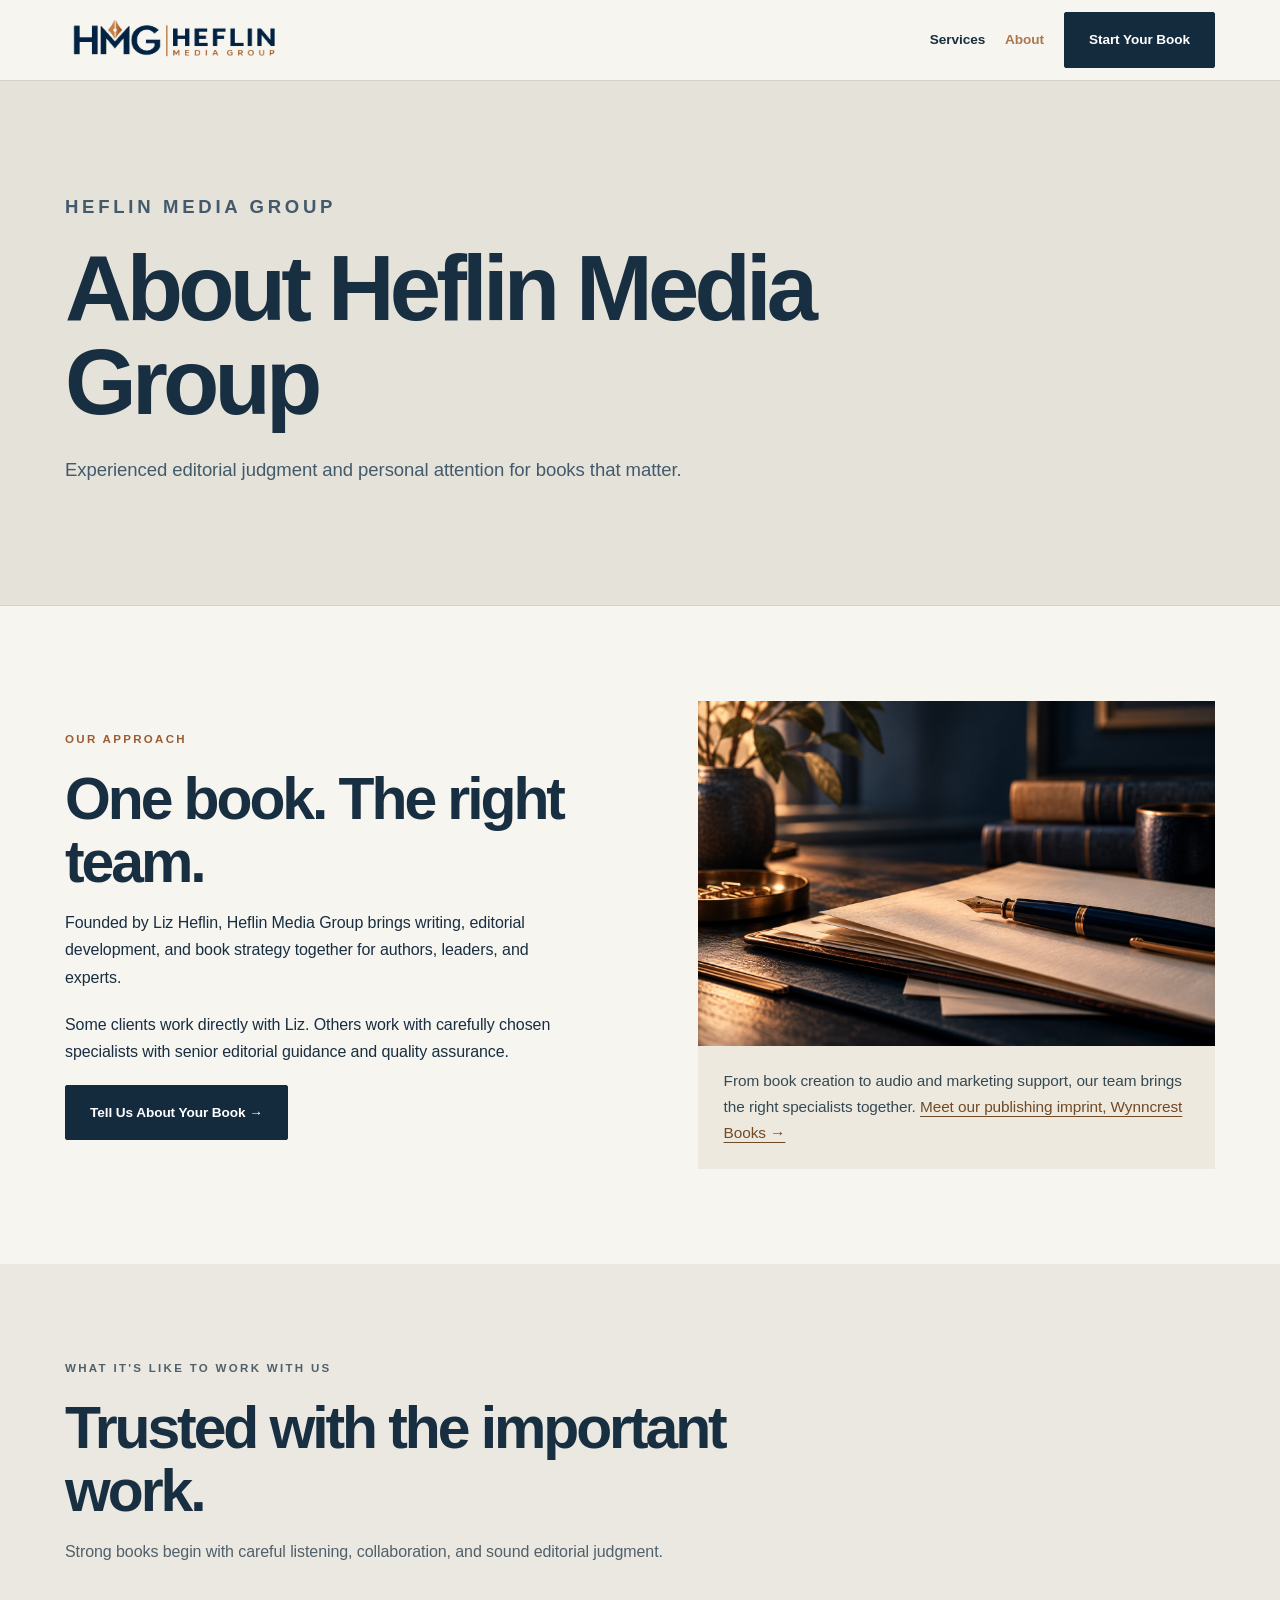
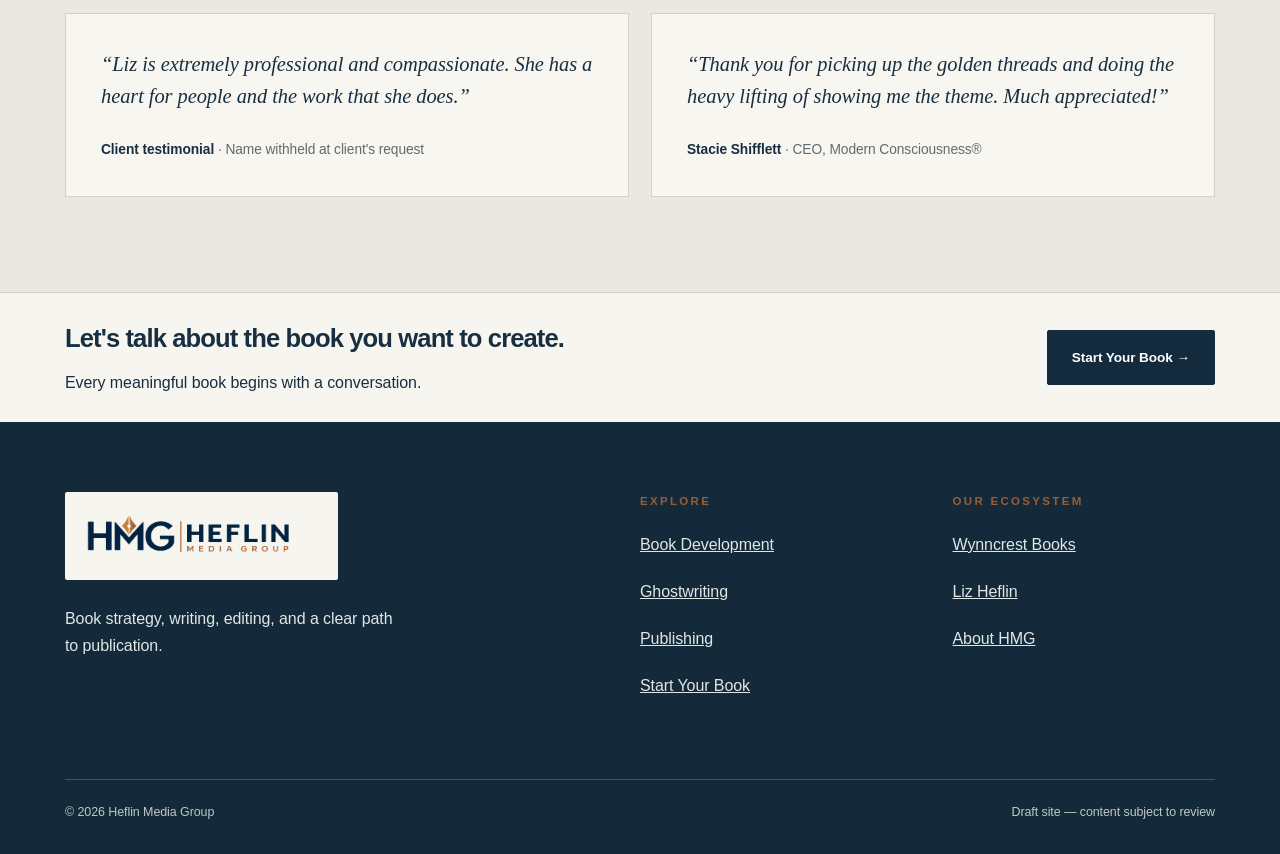
==== commit 8adb5449: "Use consistently attributed client testimonials on About page" ====
--- a/about.html
+++ b/about.html
@@ -1 +1 @@
-<!doctype html><html lang="en"><head><meta charset="utf-8"><meta name="viewport" content="width=device-width,initial-scale=1"><meta name="theme-color" content="#132a40"><meta name="robots" content="index,follow,max-image-preview:large"><title>About Heflin Media Group & Liz Heflin</title><meta name="description" content="Meet Heflin Media Group, founded by Liz Heflin, and learn how its writers and editors support authors from strategy through manuscript completion."><link rel="canonical" href="https://heflinmedia.com/about.html"><meta property="og:type" content="website"><meta property="og:site_name" content="Heflin Media Group"><meta property="og:title" content="About Heflin Media Group & Liz Heflin"><meta property="og:description" content="Meet Heflin Media Group, founded by Liz Heflin, and learn how its writers and editors support authors from strategy through manuscript completion."><meta property="og:url" content="https://heflinmedia.com/about.html"><meta property="og:image" content="https://heflinmedia.com/images/hmg-web.png"><meta name="twitter:card" content="summary"><script type="application/ld+json">{"@context":"https://schema.org","@graph":[{"@type":"Organization","@id":"https://heflinmedia.com/#organization","name":"Heflin Media Group","url":"https://heflinmedia.com/","logo":"https://heflinmedia.com/images/hmg-web.png","founder":{"@type":"Person","name":"Liz Heflin"},"subOrganization":{"@type":"Organization","name":"Wynncrest Books","url":"https://wynncrestbooks.com/"}},{"@type":"WebPage","@id":"https://heflinmedia.com/about.html#webpage","url":"https://heflinmedia.com/about.html","name":"About Heflin Media Group & Liz Heflin","description":"Meet Heflin Media Group, founded by Liz Heflin, and learn how its writers and editors support authors from strategy through manuscript completion.","about":{"@id":"https://heflinmedia.com/#organization"},"isPartOf":{"@type":"WebSite","@id":"https://heflinmedia.com/#website","url":"https://heflinmedia.com/","name":"Heflin Media Group"}}]}</script><link rel="stylesheet" href="assets/css/style.css"><script src="assets/js/site.js" defer></script><link rel="icon" type="image/png" href="images/hmg-icon.png"><link rel="apple-touch-icon" href="images/hmg-icon.png"></head><body data-page="about"><header class="site-header"><div class="container nav"><a class="brand-logo" href="index.html" aria-label="Heflin Media Group home"><img src="images/hmg-web.png" alt="Heflin Media Group" width="240" height="80"></a><nav class="navlinks" aria-label="Main navigation"><a href="index.html">Home</a><a href="book-development.html">Book Development</a><a href="ghostwriting.html">Ghostwriting</a><a href="publishing.html">Publishing</a><a href="about.html">About</a><a href="contact.html">Start Your Book</a></nav></div></header><main><section class="pagehero"><div class="container"><p class="eyebrow">Heflin Media Group</p><h1>About Heflin Media Group</h1><p>Experienced editorial judgment and personal attention for books that matter.</p></div></section><section class="section"><div class="container split"><div><p class="eyebrow">Our approach</p><h2>One book. The right team.</h2><p>Founded by Liz Heflin, Heflin Media Group brings writing, editorial development, and book strategy together for authors, leaders, and experts.</p><p>Some clients work directly with Liz. Others work with carefully chosen specialists with senior editorial guidance and quality assurance.</p><a class="button" href="contact.html">Tell Us About Your Book →</a></div><div class="about-visual"><img src="images/image-3.png" alt="Writing and audio production equipment beside manuscripts and books" loading="lazy"><p>From book creation to audio and marketing support, our team brings the right specialists together. <a href="https://www.wynncrestbooks.com/">Meet our publishing imprint, Wynncrest Books →</a></p></div></div></section><section class="strip"><div class="container"><h3>Let's talk about the book you want to create.</h3><a href="contact.html" class="button">Start Your Book →</a></div></section></main><footer class="footer"><div class="container"><p>Heflin Media Group · Book strategy, writing, editing, and a clear path to publication.</p><p><a href="https://wynncrestbooks.com/">Wynncrest Books</a> · <a href="contact.html">Contact</a></p></div></footer></body></html>+<!doctype html><html lang="en"><head><meta charset="utf-8"><meta name="viewport" content="width=device-width,initial-scale=1"><meta name="theme-color" content="#132a40"><meta name="robots" content="index,follow,max-image-preview:large"><title>About Heflin Media Group & Liz Heflin</title><meta name="description" content="Meet Heflin Media Group, founded by Liz Heflin, and learn how its writers and editors support authors from strategy through manuscript completion."><link rel="canonical" href="https://heflinmedia.com/about.html"><meta property="og:type" content="website"><meta property="og:site_name" content="Heflin Media Group"><meta property="og:title" content="About Heflin Media Group & Liz Heflin"><meta property="og:description" content="Meet Heflin Media Group, founded by Liz Heflin, and learn how its writers and editors support authors from strategy through manuscript completion."><meta property="og:url" content="https://heflinmedia.com/about.html"><meta property="og:image" content="https://heflinmedia.com/images/hmg-web.png"><meta name="twitter:card" content="summary"><script type="application/ld+json">{"@context":"https://schema.org","@graph":[{"@type":"Organization","@id":"https://heflinmedia.com/#organization","name":"Heflin Media Group","url":"https://heflinmedia.com/","logo":"https://heflinmedia.com/images/hmg-web.png","founder":{"@type":"Person","name":"Liz Heflin"},"subOrganization":{"@type":"Organization","name":"Wynncrest Books","url":"https://wynncrestbooks.com/"}},{"@type":"WebPage","@id":"https://heflinmedia.com/about.html#webpage","url":"https://heflinmedia.com/about.html","name":"About Heflin Media Group & Liz Heflin","description":"Meet Heflin Media Group, founded by Liz Heflin, and learn how its writers and editors support authors from strategy through manuscript completion.","about":{"@id":"https://heflinmedia.com/#organization"},"isPartOf":{"@type":"WebSite","@id":"https://heflinmedia.com/#website","url":"https://heflinmedia.com/","name":"Heflin Media Group"}}]}</script><link rel="stylesheet" href="assets/css/style.css"><script src="assets/js/site.js" defer></script><link rel="icon" type="image/png" href="images/hmg-icon.png"><link rel="apple-touch-icon" href="images/hmg-icon.png"></head><body data-page="about"><header class="site-header"><div class="container nav"><a class="brand-logo" href="index.html" aria-label="Heflin Media Group home"><img src="images/hmg-web.png" alt="Heflin Media Group" width="240" height="80"></a><nav class="navlinks" aria-label="Main navigation"><a href="index.html">Home</a><a href="book-development.html">Book Development</a><a href="ghostwriting.html">Ghostwriting</a><a href="publishing.html">Publishing</a><a href="about.html">About</a><a href="contact.html">Start Your Book</a></nav></div></header><main><section class="pagehero"><div class="container"><p class="eyebrow">Heflin Media Group</p><h1>About Heflin Media Group</h1><p>Experienced editorial judgment and personal attention for books that matter.</p></div></section><section class="section"><div class="container split"><div><p class="eyebrow">Our approach</p><h2>One book. The right team.</h2><p>Founded by Liz Heflin, Heflin Media Group brings writing, editorial development, and book strategy together for authors, leaders, and experts.</p><p>Some clients work directly with Liz. Others work with carefully chosen specialists with senior editorial guidance and quality assurance.</p><a class="button" href="contact.html">Tell Us About Your Book →</a></div><div class="about-visual"><img src="images/image-3.png" alt="Writing and audio production equipment beside manuscripts and books" loading="lazy"><p>From book creation to audio and marketing support, our team brings the right specialists together. <a href="https://www.wynncrestbooks.com/">Meet our publishing imprint, Wynncrest Books →</a></p></div></div></section><section class="section alt about-testimonials"><div class="container"><div class="intro"><p class="eyebrow">What it's like to work with us</p><h2>Trusted with the important work.</h2><p>Strong books begin with careful listening, collaboration, and sound editorial judgment.</p></div><div class="testimonial-pair"><figure class="testimonial-card"><blockquote>“Amazing experience from start to finish. Liz captured my thoughts, feelings and voice in a way that I didn’t expect and communicated them professionally.”</blockquote><figcaption>Michael Killen <span>· President, Amish Yard LLC</span></figcaption></figure><figure class="testimonial-card"><blockquote>“My experience working with Liz was way more than I could have asked for or imagined. I felt like she really ‘got me,’ and it was easy for me to express myself to her.”</blockquote><figcaption>Dr. Trisha Bailey <span>· Social Enterprise Expert</span></figcaption></figure></div></div></section><section class="strip"><div class="container"><h3>Let's talk about the book you want to create.</h3><a href="contact.html" class="button">Start Your Book →</a></div></section></main><footer class="footer"><div class="container"><p>Heflin Media Group · Book strategy, writing, editing, and a clear path to publication.</p><p><a href="https://wynncrestbooks.com/">Wynncrest Books</a> · <a href="contact.html">Contact</a></p></div></footer></body></html>
--- a/assets/css/style.css
+++ b/assets/css/style.css
@@ -80,3 +80,24 @@
 .brand-logo-footer{background:#f7f5f0}
 @media(max-width:900px){.editorial-photo{box-shadow:10px 10px 0 #d6c6b1}.brand-logo img{width:200px;max-height:62px}}
 @media(max-width:560px){.brand-logo img{width:178px;max-height:56px}.editorial-photo,.editorial-photo img{min-height:245px}}
+
+/* Social proof: warm, concise, and closely tied to inquiry decisions */
+.testimonial-band{padding:58px 0;background:#ded9ce;border-block:1px solid #ccc4b5}
+.testimonial-band-inner{max-width:1000px}
+.testimonial-band blockquote{font-size:clamp(1.4rem,2.25vw,2.15rem);font-weight:500;letter-spacing:-.025em;line-height:1.46;margin:14px 0 18px;max-width:940px}
+.testimonial-credit{font-size:.85rem;font-weight:750;letter-spacing:.015em;margin:0}
+.testimonial-credit span,.testimonial-card figcaption span{font-weight:400;color:#5f6b6f}
+.testimonial-inline{margin-top:30px;border-left:3px solid #b38558;padding:13px 0 13px 22px}
+.testimonial-inline blockquote{font:italic 1.14rem/1.65 Georgia,serif;letter-spacing:normal;margin:7px 0 12px}
+.inquiry-layout{display:grid;grid-template-columns:minmax(0,.8fr) minmax(0,1.2fr);gap:34px;align-items:start}
+.inquiry-layout .hmg-inquiry-embed{min-width:0}
+.form-testimonial{background:#e6e0d6;padding:35px;min-height:360px;border-top:4px solid #b38558}
+.form-testimonial blockquote{font:italic clamp(1.28rem,2vw,1.65rem)/1.6 Georgia,serif;margin:18px 0}
+.testimonial-reassurance{margin-top:30px;padding-top:23px;border-top:1px solid #c7beaf;font-size:.9rem}
+.testimonial-reassurance p{margin:8px 0 0;color:#50606a}
+.testimonial-pair{display:grid;grid-template-columns:1fr 1fr;gap:22px}
+.testimonial-card{margin:0;background:#f8f6f1;padding:35px;border:1px solid var(--line)}
+.testimonial-card blockquote{font:italic 1.28rem/1.55 Georgia,serif;margin:0 0 25px}
+.testimonial-card figcaption{font-size:.86rem;font-weight:700}
+@media(max-width:800px){.inquiry-layout,.testimonial-pair{grid-template-columns:1fr}.form-testimonial{min-height:0}.testimonial-band{padding:45px 0}}
+@media(max-width:560px){.form-testimonial,.testimonial-card{padding:25px}.testimonial-band blockquote{font-size:1.32rem}}
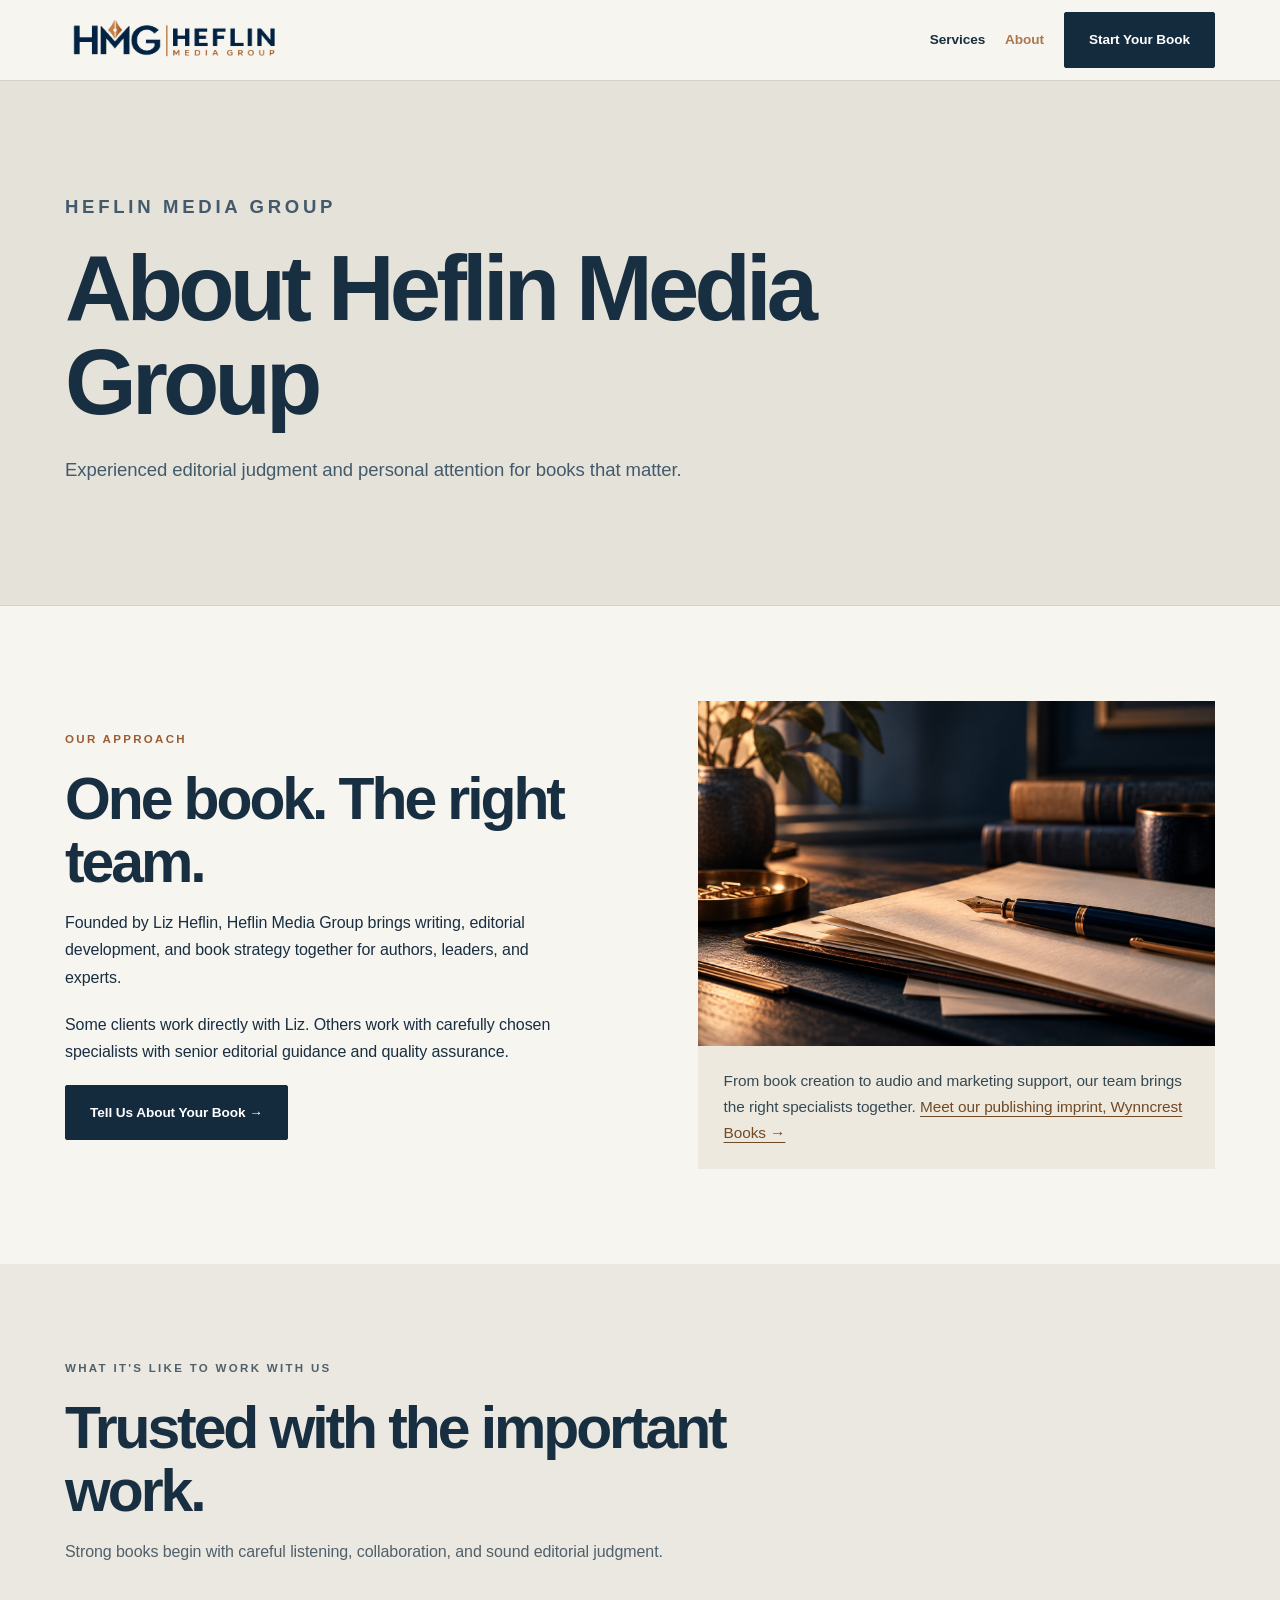
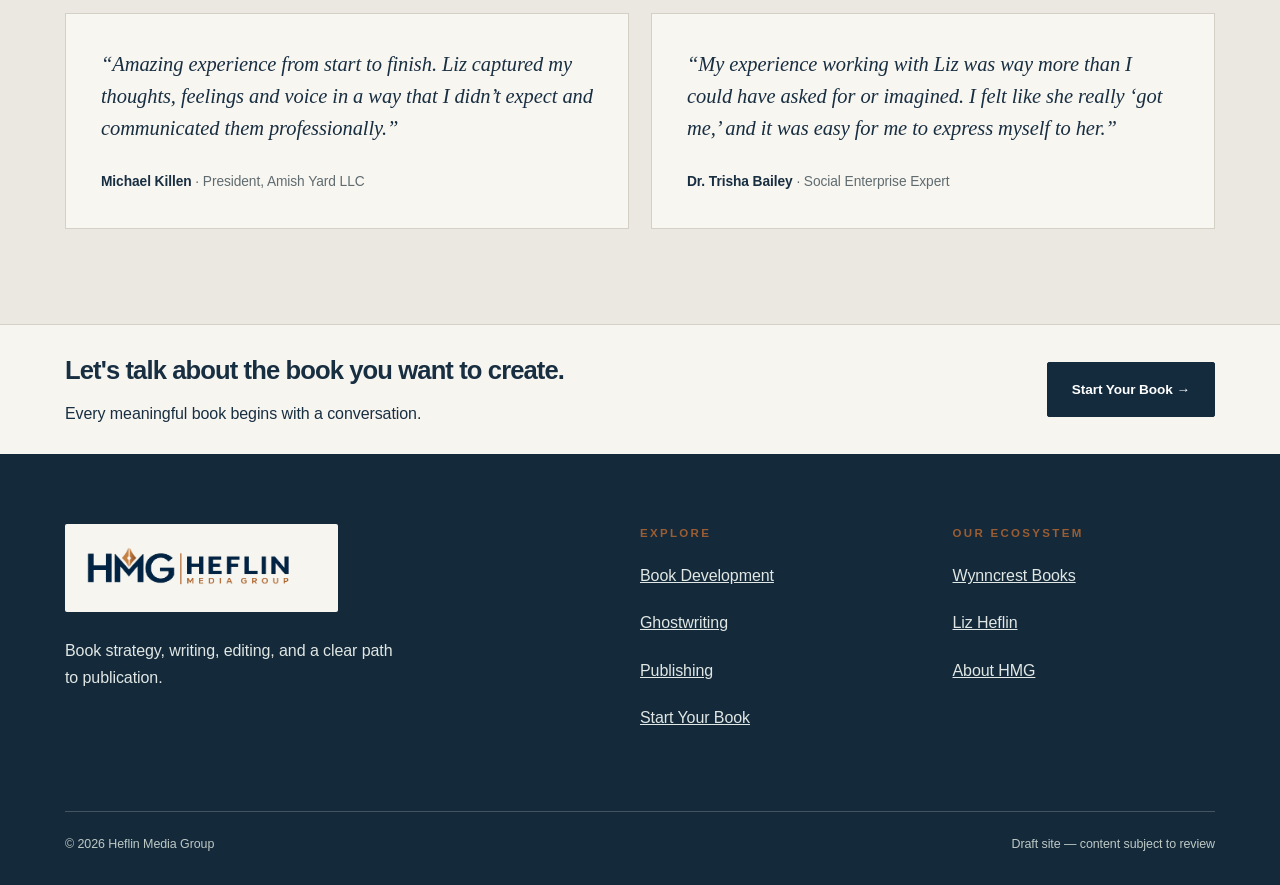
==== commit 1b432b66: "Rotate distinct HMG client testimonials and remove repeated quotes" ====
--- a/about.html
+++ b/about.html
@@ -1 +1 @@
-<!doctype html><html lang="en"><head><meta charset="utf-8"><meta name="viewport" content="width=device-width,initial-scale=1"><meta name="theme-color" content="#132a40"><meta name="robots" content="index,follow,max-image-preview:large"><title>About Heflin Media Group & Liz Heflin</title><meta name="description" content="Meet Heflin Media Group, founded by Liz Heflin, and learn how its writers and editors support authors from strategy through manuscript completion."><link rel="canonical" href="https://heflinmedia.com/about.html"><meta property="og:type" content="website"><meta property="og:site_name" content="Heflin Media Group"><meta property="og:title" content="About Heflin Media Group & Liz Heflin"><meta property="og:description" content="Meet Heflin Media Group, founded by Liz Heflin, and learn how its writers and editors support authors from strategy through manuscript completion."><meta property="og:url" content="https://heflinmedia.com/about.html"><meta property="og:image" content="https://heflinmedia.com/images/hmg-web.png"><meta name="twitter:card" content="summary"><script type="application/ld+json">{"@context":"https://schema.org","@graph":[{"@type":"Organization","@id":"https://heflinmedia.com/#organization","name":"Heflin Media Group","url":"https://heflinmedia.com/","logo":"https://heflinmedia.com/images/hmg-web.png","founder":{"@type":"Person","name":"Liz Heflin"},"subOrganization":{"@type":"Organization","name":"Wynncrest Books","url":"https://wynncrestbooks.com/"}},{"@type":"WebPage","@id":"https://heflinmedia.com/about.html#webpage","url":"https://heflinmedia.com/about.html","name":"About Heflin Media Group & Liz Heflin","description":"Meet Heflin Media Group, founded by Liz Heflin, and learn how its writers and editors support authors from strategy through manuscript completion.","about":{"@id":"https://heflinmedia.com/#organization"},"isPartOf":{"@type":"WebSite","@id":"https://heflinmedia.com/#website","url":"https://heflinmedia.com/","name":"Heflin Media Group"}}]}</script><link rel="stylesheet" href="assets/css/style.css"><script src="assets/js/site.js" defer></script><link rel="icon" type="image/png" href="images/hmg-icon.png"><link rel="apple-touch-icon" href="images/hmg-icon.png"></head><body data-page="about"><header class="site-header"><div class="container nav"><a class="brand-logo" href="index.html" aria-label="Heflin Media Group home"><img src="images/hmg-web.png" alt="Heflin Media Group" width="240" height="80"></a><nav class="navlinks" aria-label="Main navigation"><a href="index.html">Home</a><a href="book-development.html">Book Development</a><a href="ghostwriting.html">Ghostwriting</a><a href="publishing.html">Publishing</a><a href="about.html">About</a><a href="contact.html">Start Your Book</a></nav></div></header><main><section class="pagehero"><div class="container"><p class="eyebrow">Heflin Media Group</p><h1>About Heflin Media Group</h1><p>Experienced editorial judgment and personal attention for books that matter.</p></div></section><section class="section"><div class="container split"><div><p class="eyebrow">Our approach</p><h2>One book. The right team.</h2><p>Founded by Liz Heflin, Heflin Media Group brings writing, editorial development, and book strategy together for authors, leaders, and experts.</p><p>Some clients work directly with Liz. Others work with carefully chosen specialists with senior editorial guidance and quality assurance.</p><a class="button" href="contact.html">Tell Us About Your Book →</a></div><div class="about-visual"><img src="images/image-3.png" alt="Writing and audio production equipment beside manuscripts and books" loading="lazy"><p>From book creation to audio and marketing support, our team brings the right specialists together. <a href="https://www.wynncrestbooks.com/">Meet our publishing imprint, Wynncrest Books →</a></p></div></div></section><section class="section alt about-testimonials"><div class="container"><div class="intro"><p class="eyebrow">What it's like to work with us</p><h2>Trusted with the important work.</h2><p>Strong books begin with careful listening, collaboration, and sound editorial judgment.</p></div><div class="testimonial-pair"><figure class="testimonial-card"><blockquote>“Amazing experience from start to finish. Liz captured my thoughts, feelings and voice in a way that I didn’t expect and communicated them professionally.”</blockquote><figcaption>Michael Killen <span>· President, Amish Yard LLC</span></figcaption></figure><figure class="testimonial-card"><blockquote>“My experience working with Liz was way more than I could have asked for or imagined. I felt like she really ‘got me,’ and it was easy for me to express myself to her.”</blockquote><figcaption>Dr. Trisha Bailey <span>· Social Enterprise Expert</span></figcaption></figure></div></div></section><section class="strip"><div class="container"><h3>Let's talk about the book you want to create.</h3><a href="contact.html" class="button">Start Your Book →</a></div></section></main><footer class="footer"><div class="container"><p>Heflin Media Group · Book strategy, writing, editing, and a clear path to publication.</p><p><a href="https://wynncrestbooks.com/">Wynncrest Books</a> · <a href="contact.html">Contact</a></p></div></footer></body></html>+<!doctype html><html lang="en"><head><meta charset="utf-8"><meta name="viewport" content="width=device-width,initial-scale=1"><meta name="theme-color" content="#132a40"><meta name="robots" content="index,follow,max-image-preview:large"><title>About Heflin Media Group & Liz Heflin</title><meta name="description" content="Meet Heflin Media Group, founded by Liz Heflin, and learn how its writers and editors support authors from strategy through manuscript completion."><link rel="canonical" href="https://heflinmedia.com/about.html"><meta property="og:type" content="website"><meta property="og:site_name" content="Heflin Media Group"><meta property="og:title" content="About Heflin Media Group & Liz Heflin"><meta property="og:description" content="Meet Heflin Media Group, founded by Liz Heflin, and learn how its writers and editors support authors from strategy through manuscript completion."><meta property="og:url" content="https://heflinmedia.com/about.html"><meta property="og:image" content="https://heflinmedia.com/images/hmg-web.png"><meta name="twitter:card" content="summary"><script type="application/ld+json">{"@context":"https://schema.org","@graph":[{"@type":"Organization","@id":"https://heflinmedia.com/#organization","name":"Heflin Media Group","url":"https://heflinmedia.com/","logo":"https://heflinmedia.com/images/hmg-web.png","founder":{"@type":"Person","name":"Liz Heflin"},"subOrganization":{"@type":"Organization","name":"Wynncrest Books","url":"https://wynncrestbooks.com/"}},{"@type":"WebPage","@id":"https://heflinmedia.com/about.html#webpage","url":"https://heflinmedia.com/about.html","name":"About Heflin Media Group & Liz Heflin","description":"Meet Heflin Media Group, founded by Liz Heflin, and learn how its writers and editors support authors from strategy through manuscript completion.","about":{"@id":"https://heflinmedia.com/#organization"},"isPartOf":{"@type":"WebSite","@id":"https://heflinmedia.com/#website","url":"https://heflinmedia.com/","name":"Heflin Media Group"}}]}</script><link rel="stylesheet" href="assets/css/style.css"><script src="assets/js/site.js" defer></script><link rel="icon" type="image/png" href="images/hmg-icon.png"><link rel="apple-touch-icon" href="images/hmg-icon.png"></head><body data-page="about"><header class="site-header"><div class="container nav"><a class="brand-logo" href="index.html" aria-label="Heflin Media Group home"><img src="images/hmg-web.png" alt="Heflin Media Group" width="240" height="80"></a><nav class="navlinks" aria-label="Main navigation"><a href="index.html">Home</a><a href="book-development.html">Book Development</a><a href="ghostwriting.html">Ghostwriting</a><a href="publishing.html">Publishing</a><a href="about.html">About</a><a href="contact.html">Start Your Book</a></nav></div></header><main><section class="pagehero"><div class="container"><p class="eyebrow">Heflin Media Group</p><h1>About Heflin Media Group</h1><p>Experienced editorial judgment and personal attention for books that matter.</p></div></section><section class="section"><div class="container split"><div><p class="eyebrow">Our approach</p><h2>One book. The right team.</h2><p>Founded by Liz Heflin, Heflin Media Group brings writing, editorial development, and book strategy together for authors, leaders, and experts.</p><p>Some clients work directly with Liz. Others work with carefully chosen specialists with senior editorial guidance and quality assurance.</p><a class="button" href="contact.html">Tell Us About Your Book →</a></div><div class="about-visual"><img src="images/image-3.png" alt="Writing and audio production equipment beside manuscripts and books" loading="lazy"><p>From book creation to audio and marketing support, our team brings the right specialists together. <a href="https://www.wynncrestbooks.com/">Meet our publishing imprint, Wynncrest Books →</a></p></div></div></section><section class="section alt about-testimonials"><div class="container"><div class="intro"><p class="eyebrow">What it's like to work with us</p><h2>Trusted with the important work.</h2><p>Strong books begin with careful listening, collaboration, and sound editorial judgment.</p></div><div class="testimonial-pair"><figure class="testimonial-card"><blockquote>“Amazing experience from start to finish. Liz captured my thoughts, feelings and voice in a way that I didn’t expect and communicated them professionally.”</blockquote><figcaption>Michael Killen <span>· President, Amish Yard LLC</span></figcaption></figure><figure class="testimonial-card"><blockquote>“Liz is extremely professional and compassionate. She has a heart for people and the work that she does.”</blockquote><figcaption>Client testimonial <span>· Attribution withheld</span></figcaption></figure></div></div></section><section class="strip"><div class="container"><h3>Let's talk about the book you want to create.</h3><a href="contact.html" class="button">Start Your Book →</a></div></section></main><footer class="footer"><div class="container"><p>Heflin Media Group · Book strategy, writing, editing, and a clear path to publication.</p><p><a href="https://wynncrestbooks.com/">Wynncrest Books</a> · <a href="contact.html">Contact</a></p></div></footer></body></html>
